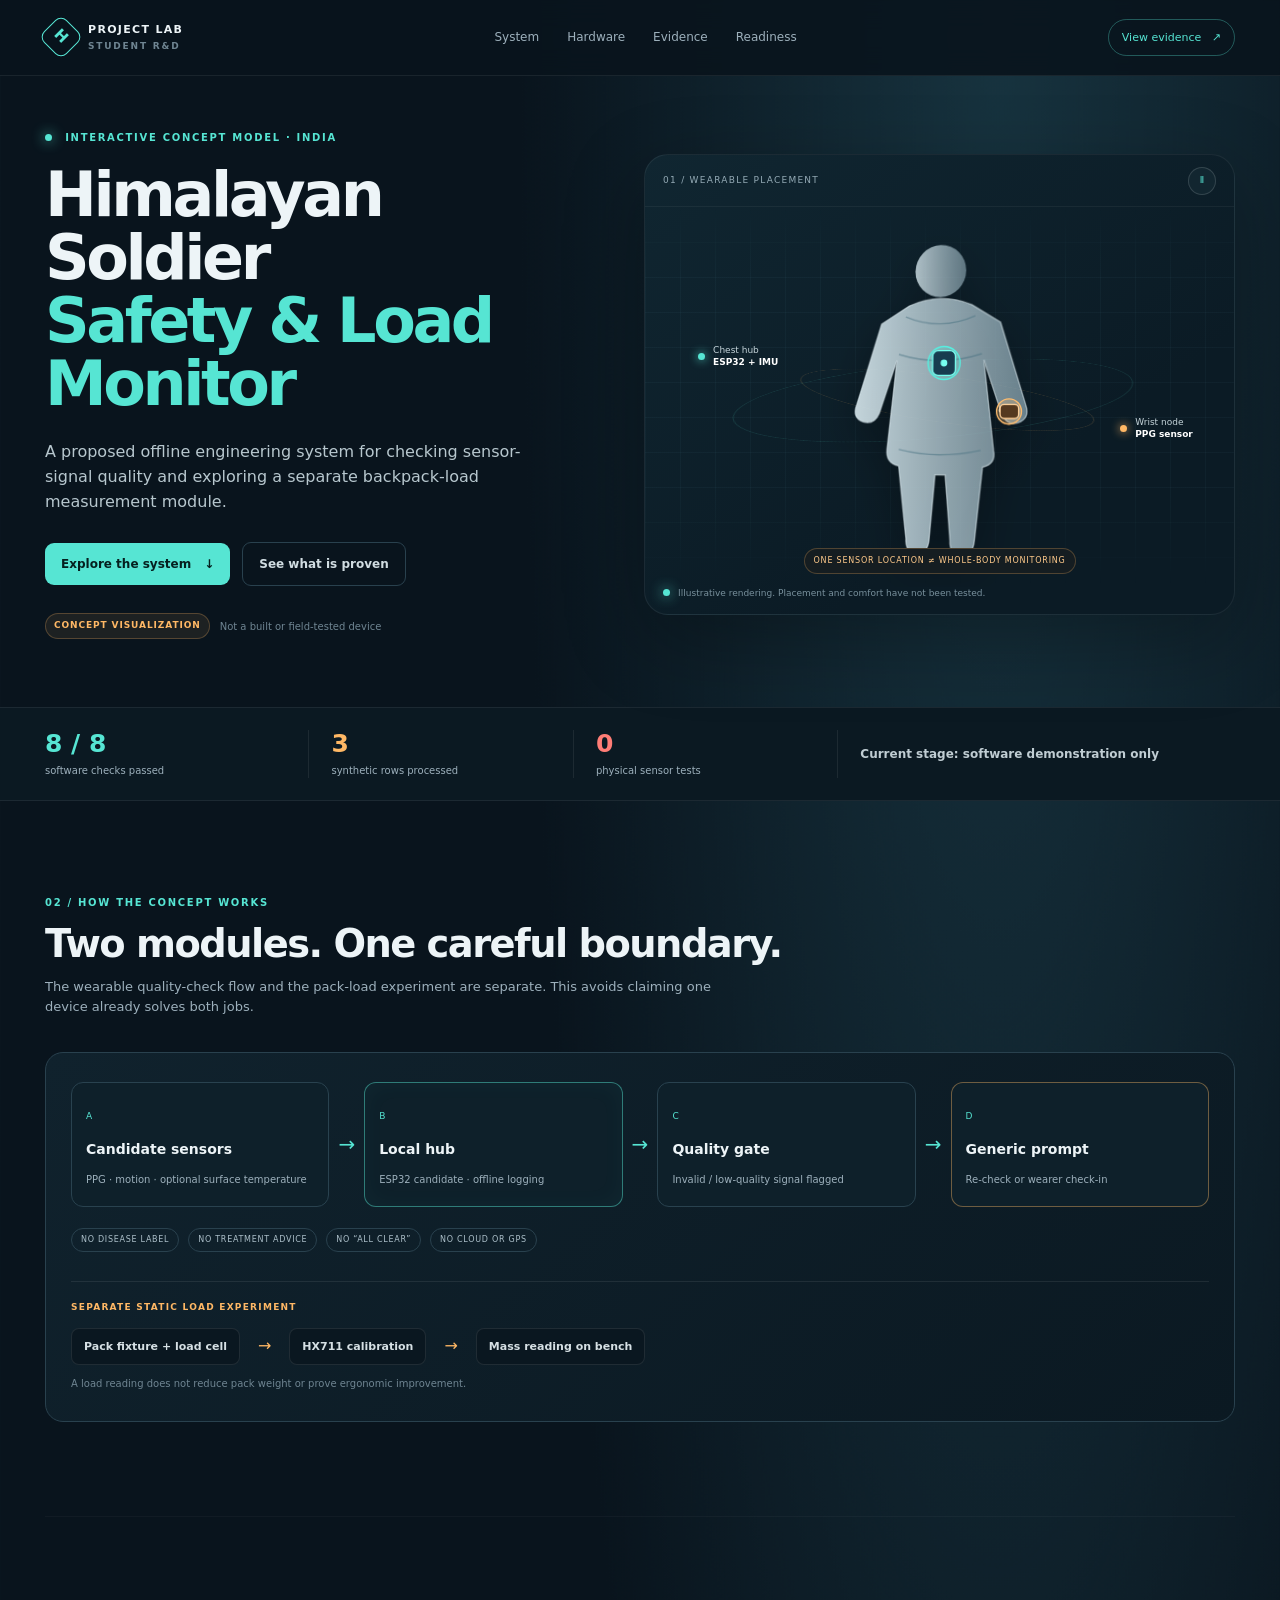
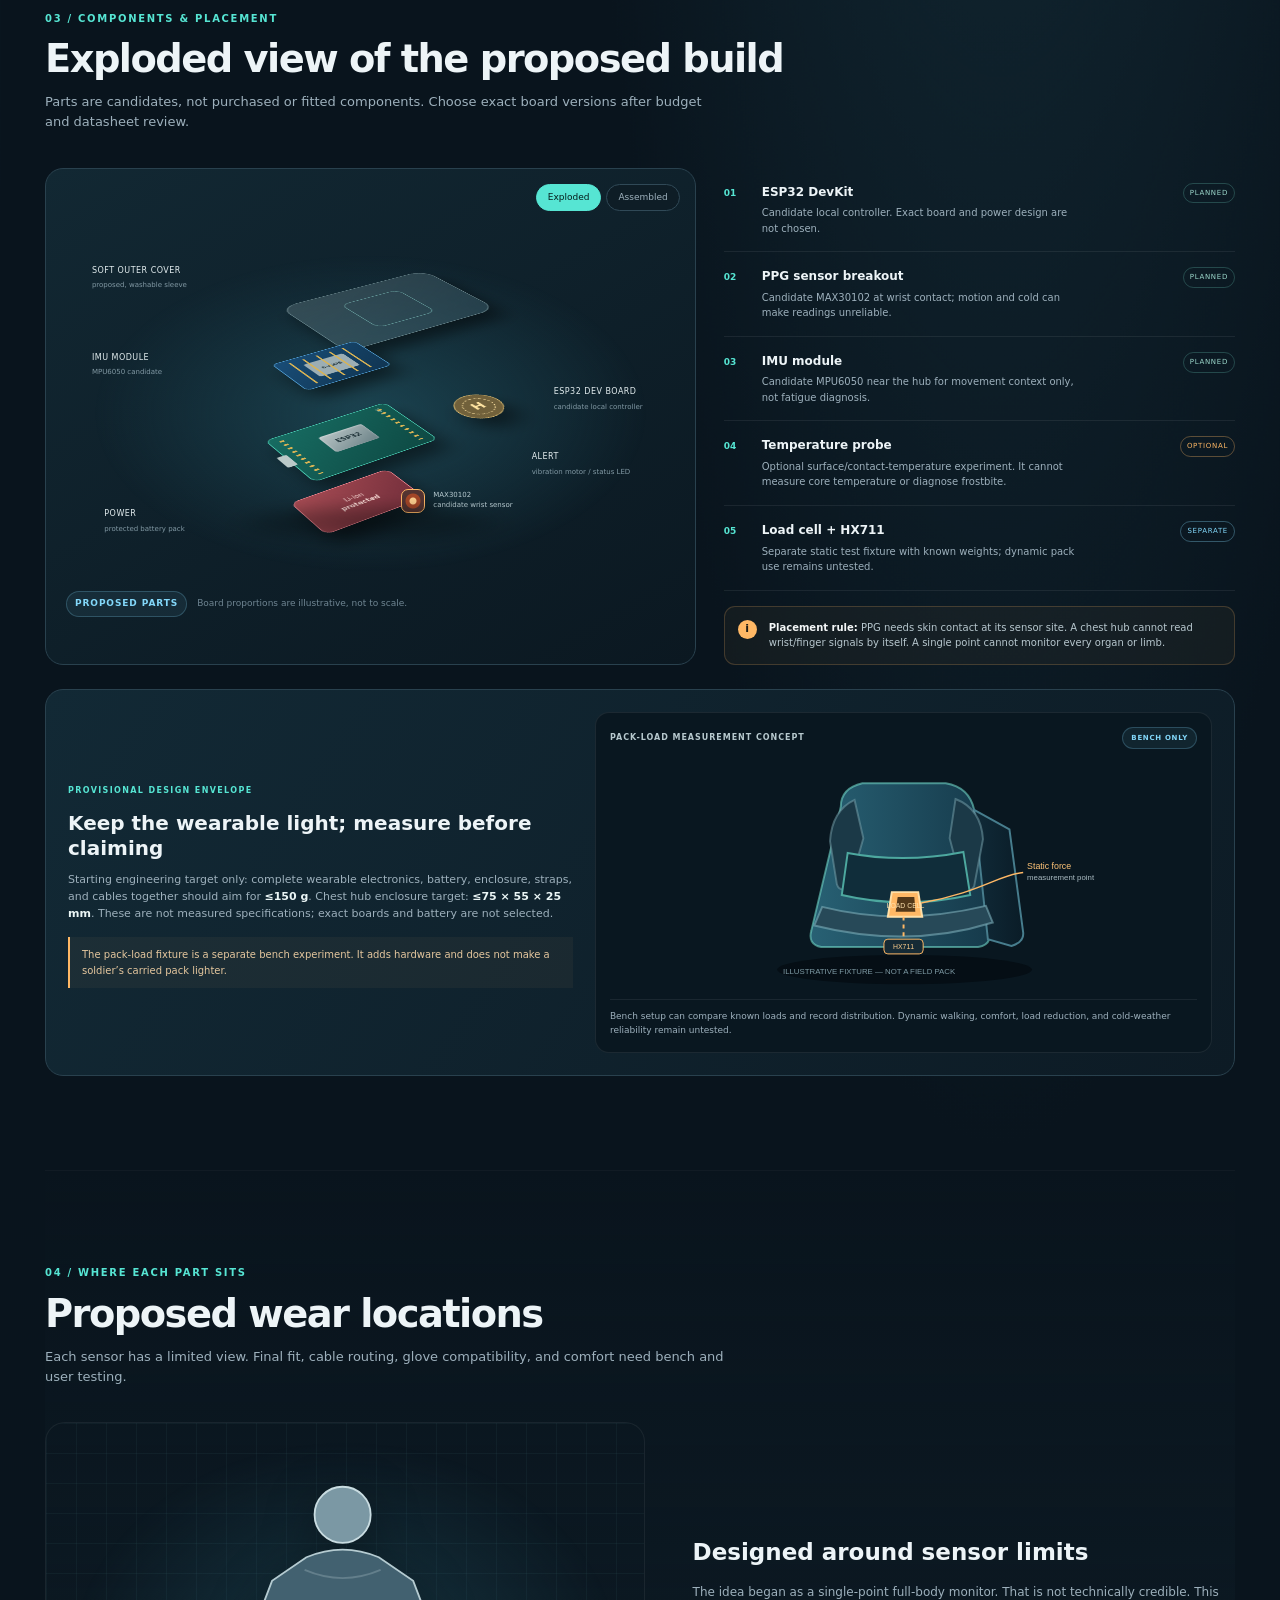
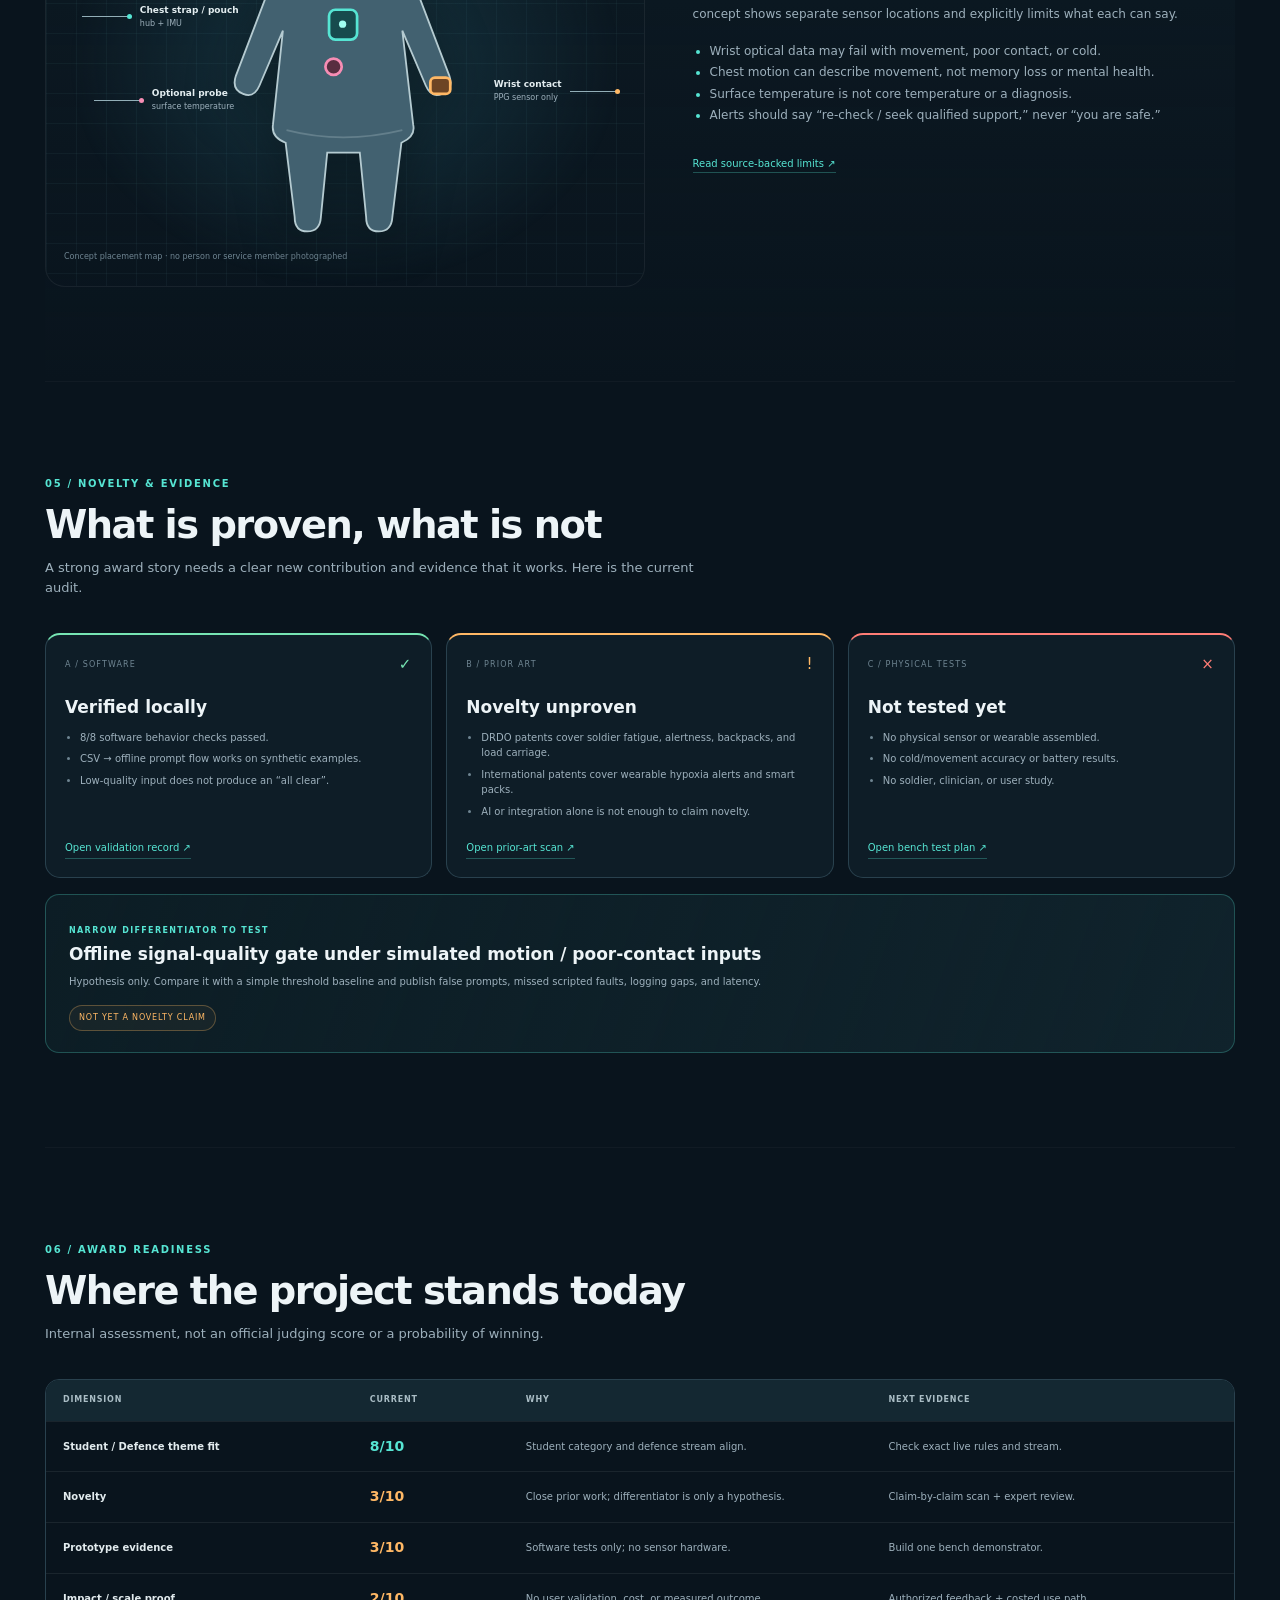
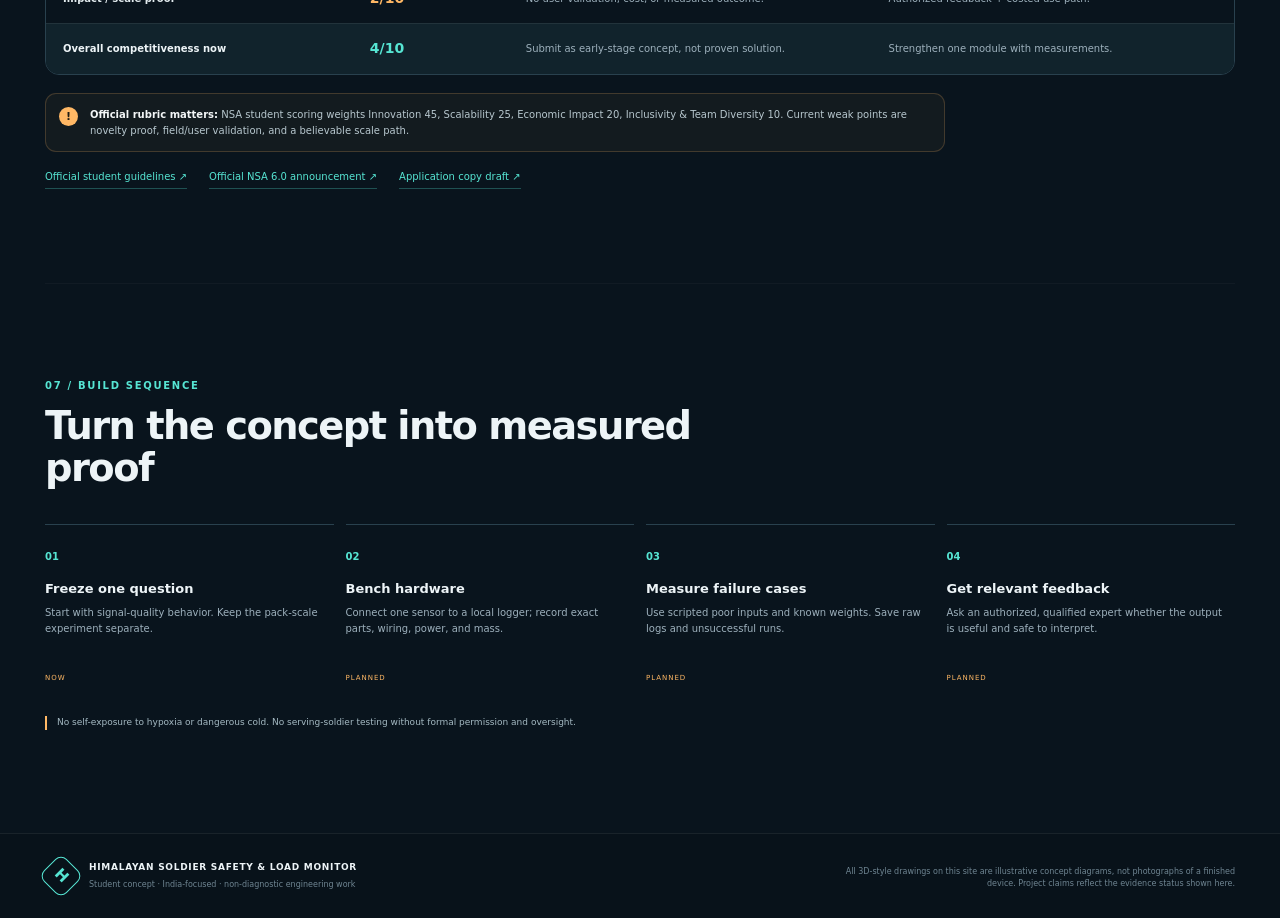
==== projects/high-altitude-soldier-safety/site/index.html @ 2d29e40c "Add interactive 3D-style concept website" ====
<!doctype html>
<html lang="en">
<head>
  <meta charset="utf-8">
  <meta name="viewport" content="width=device-width, initial-scale=1">
  <meta name="description" content="Interactive concept model and evidence status for an offline, non-diagnostic high-altitude personnel safety engineering prototype.">
  <meta name="theme-color" content="#0a1722">
  <title>Himalayan Soldier Safety &amp; Load Monitor — Project Lab</title>
  <link rel="stylesheet" href="styles.css">
  <script defer src="app.js"></script>
</head>
<body>
  <header class="topbar">
    <a class="brand" href="#top" aria-label="Project home"><span class="brand-mark">H</span><span>PROJECT LAB <small>STUDENT R&amp;D</small></span></a>
    <nav aria-label="Main navigation">
      <a href="#system">System</a><a href="#hardware">Hardware</a><a href="#evidence">Evidence</a><a href="#readiness">Readiness</a>
    </nav>
    <a class="top-cta" href="#evidence">View evidence <span>↗</span></a>
  </header>

  <main id="top">
    <section class="hero section-wrap">
      <div class="hero-copy">
        <p class="eyebrow"><span class="live-dot"></span> INTERACTIVE CONCEPT MODEL · INDIA</p>
        <h1>Himalayan Soldier<br><em>Safety &amp; Load Monitor</em></h1>
        <p class="hero-lede">A proposed offline engineering system for checking sensor-signal quality and exploring a separate backpack-load measurement module.</p>
        <div class="hero-actions"><a class="button button-primary" href="#system">Explore the system <span>↓</span></a><a class="button button-quiet" href="#readiness">See what is proven</a></div>
        <div class="hero-status"><span class="status-tag status-concept">CONCEPT VISUALIZATION</span><span>Not a built or field-tested device</span></div>
      </div>
      <div class="hero-visual">
        <div class="scene-label"><span>01 / WEARABLE PLACEMENT</span><button id="spinToggle" class="icon-button" type="button" aria-pressed="true" aria-label="Pause 3D rotation">Ⅱ</button></div>
        <div class="hero-scene" id="heroScene" aria-label="Animated illustrative body placement diagram">
          <div class="orbit orbit-a"></div><div class="orbit orbit-b"></div>
          <svg class="body-model" viewBox="0 0 460 500" role="img" aria-labelledby="bodyTitle bodyDesc">
            <title id="bodyTitle">Illustrative body placement</title><desc id="bodyDesc">A simplified human outline showing a chest hub and wrist optical sensor. Sensor locations are proposed and untested.</desc>
            <defs><linearGradient id="bodyFill" x1="0" x2="1"><stop stop-color="#d7e8ee" stop-opacity=".9"/><stop offset="1" stop-color="#8da8b4" stop-opacity=".72"/></linearGradient></defs>
            <circle cx="230" cy="66" r="38" fill="url(#bodyFill)" opacity=".88"/>
            <path d="M183 116 Q230 96 277 116 L319 142 L356 260 Q363 280 345 286 Q329 291 321 273 L295 196 L310 326 Q314 345 294 350 L283 455 Q281 476 264 476 Q246 476 247 456 L239 362 L224 362 L216 456 Q214 476 197 476 Q180 475 181 455 L169 350 Q149 346 151 326 L165 196 L139 273 Q131 291 114 286 Q96 280 104 260 L141 142 Z" fill="url(#bodyFill)" stroke="#dcebf0" stroke-opacity=".55" stroke-width="2"/>
            <path d="M178 132 Q230 154 282 132 M168 187 Q230 206 292 187 M169 326 Q230 340 291 326" fill="none" stroke="#477080" stroke-opacity=".5" stroke-width="2"/>
            <path d="M321 268 L342 274" stroke="#dcebf0" stroke-width="8" stroke-linecap="round"/>
            <circle cx="236" cy="200" r="24" fill="#47dfd2" fill-opacity=".24" stroke="#54efe0" stroke-width="2"/>
            <rect x="219" y="182" width="34" height="36" rx="8" fill="#173d50" stroke="#75fff0" stroke-width="2"/>
            <circle cx="236" cy="200" r="5" fill="#77fff0"/>
            <circle cx="332" cy="270" r="18" fill="#ffbc6d" fill-opacity=".25" stroke="#ffbc6d" stroke-width="2"/>
            <rect x="319" y="260" width="27" height="20" rx="6" fill="#55391f" stroke="#ffd199" stroke-width="2"/>
          </svg>
          <div class="scene-callout callout-chest"><i></i><span>Chest hub<br><b>ESP32 + IMU</b></span></div>
          <div class="scene-callout callout-wrist"><i></i><span>Wrist node<br><b>PPG sensor</b></span></div>
          <div class="scene-chip">ONE SENSOR LOCATION ≠ WHOLE-BODY MONITORING</div>
        </div>
        <p class="visual-caption"><span class="caption-dot"></span>Illustrative rendering. Placement and comfort have not been tested.</p>
      </div>
    </section>

    <section class="proof-strip" aria-label="Current evidence summary">
      <div><strong>8 / 8</strong><span>software checks passed</span></div><div><strong>3</strong><span>synthetic rows processed</span></div><div><strong>0</strong><span>physical sensor tests</span></div><div class="proof-note">Current stage: software demonstration only</div>
    </section>

    <section class="section-wrap section-block" id="system">
      <div class="section-heading"><p class="eyebrow">02 / HOW THE CONCEPT WORKS</p><h2>Two modules. One careful boundary.</h2><p>The wearable quality-check flow and the pack-load experiment are separate. This avoids claiming one device already solves both jobs.</p></div>
      <div class="architecture" role="img" aria-label="System architecture from candidate sensors through local signal-quality gate to generic prompt">
        <div class="architecture-row">
          <div class="arch-node"><span class="node-number">A</span><b>Candidate sensors</b><small>PPG · motion · optional surface temperature</small></div><span class="arch-arrow">→</span>
          <div class="arch-node arch-active"><span class="node-number">B</span><b>Local hub</b><small>ESP32 candidate · offline logging</small></div><span class="arch-arrow">→</span>
          <div class="arch-node"><span class="node-number">C</span><b>Quality gate</b><small>Invalid / low-quality signal flagged</small></div><span class="arch-arrow">→</span>
          <div class="arch-node arch-output"><span class="node-number">D</span><b>Generic prompt</b><small>Re-check or wearer check-in</small></div>
        </div>
        <div class="arch-boundary"><span>NO DISEASE LABEL</span><span>NO TREATMENT ADVICE</span><span>NO “ALL CLEAR”</span><span>NO CLOUD OR GPS</span></div>
        <div class="load-flow"><div class="load-flow-title">SEPARATE STATIC LOAD EXPERIMENT</div><div class="load-flow-nodes"><b>Pack fixture + load cell</b><span>→</span><b>HX711 calibration</b><span>→</span><b>Mass reading on bench</b></div><p>A load reading does not reduce pack weight or prove ergonomic improvement.</p></div>
      </div>
    </section>

    <section class="section-wrap section-block hardware-section" id="hardware">
      <div class="section-heading"><p class="eyebrow">03 / COMPONENTS &amp; PLACEMENT</p><h2>Exploded view of the proposed build</h2><p>Parts are candidates, not purchased or fitted components. Choose exact board versions after budget and datasheet review.</p></div>
      <div class="hardware-grid">
        <div class="exploded-card">
          <div class="model-controls" role="group" aria-label="3D model view controls"><button class="view-btn active" data-view="exploded" type="button">Exploded</button><button class="view-btn" data-view="assembled" type="button">Assembled</button></div>
          <div class="explode-stage" id="explodeStage" data-view="exploded" aria-label="Interactive 3D-style exploded electronics model">
            <div class="part-label label-top">SOFT OUTER COVER <span>proposed, washable sleeve</span></div>
            <div class="hardware-part cover-part"><span class="cover-window"></span></div>
            <div class="part-label label-board">ESP32 DEV BOARD <span>candidate local controller</span></div>
            <div class="hardware-part esp-board"><span class="usb-port"></span><span class="metal-shield">ESP32</span><span class="antenna">2.4G</span><span class="board-pins pins-left"></span><span class="board-pins pins-right"></span></div>
            <div class="part-label label-motion">IMU MODULE <span>MPU6050 candidate</span></div>
            <div class="hardware-part imu-board"><span class="chip">6-AXIS</span><span class="pins"></span></div>
            <div class="part-label label-power">POWER <span>protected battery pack</span></div>
            <div class="hardware-part battery-pack"><span>Li-ion<br><b>protected</b></span></div>
            <div class="part-label label-alert">ALERT <span>vibration motor / status LED</span></div>
            <div class="hardware-part haptic"><span class="vibe-ring"></span><b>H</b></div>
            <div class="ppg-mini"><div class="ppg-lens"></div><span>MAX30102<br>candidate wrist sensor</span></div>
            <div class="explode-shadow"></div>
          </div>
          <div class="view-caption"><span class="status-tag status-proposed">PROPOSED PARTS</span><span>Board proportions are illustrative, not to scale.</span></div>
        </div>
        <div class="component-list">
          <article class="component-item"><span class="component-index">01</span><div><h3>ESP32 DevKit</h3><p>Candidate local controller. Exact board and power design are not chosen.</p></div><span class="component-state">PLANNED</span></article>
          <article class="component-item"><span class="component-index">02</span><div><h3>PPG sensor breakout</h3><p>Candidate MAX30102 at wrist contact; motion and cold can make readings unreliable.</p></div><span class="component-state">PLANNED</span></article>
          <article class="component-item"><span class="component-index">03</span><div><h3>IMU module</h3><p>Candidate MPU6050 near the hub for movement context only, not fatigue diagnosis.</p></div><span class="component-state">PLANNED</span></article>
          <article class="component-item"><span class="component-index">04</span><div><h3>Temperature probe</h3><p>Optional surface/contact-temperature experiment. It cannot measure core temperature or diagnose frostbite.</p></div><span class="component-state component-optional">OPTIONAL</span></article>
          <article class="component-item"><span class="component-index">05</span><div><h3>Load cell + HX711</h3><p>Separate static test fixture with known weights; dynamic pack use remains untested.</p></div><span class="component-state component-separate">SEPARATE</span></article>
          <div class="placement-note"><span class="note-icon">i</span><p><b>Placement rule:</b> PPG needs skin contact at its sensor site. A chest hub cannot read wrist/finger signals by itself. A single point cannot monitor every organ or limb.</p></div>
        </div>
      </div>
      <div class="design-envelope">
        <div class="design-envelope-copy"><span class="eyebrow">PROVISIONAL DESIGN ENVELOPE</span><h3>Keep the wearable light; measure before claiming</h3><p>Starting engineering target only: complete wearable electronics, battery, enclosure, straps, and cables together should aim for <b>≤150 g</b>. Chest hub enclosure target: <b>≤75 × 55 × 25 mm</b>. These are not measured specifications; exact boards and battery are not selected.</p><div class="envelope-warning">The pack-load fixture is a separate bench experiment. It adds hardware and does not make a soldier’s carried pack lighter.</div></div>
        <div class="pack-visual-card">
          <div class="pack-visual-heading"><span>PACK-LOAD MEASUREMENT CONCEPT</span><span class="status-tag status-proposed">BENCH ONLY</span></div>
          <svg class="pack-render" viewBox="0 0 420 255" role="img" aria-labelledby="packTitle packDesc">
            <title id="packTitle">Illustrative backpack load measurement fixture</title>
            <desc id="packDesc">A stylized backpack with padded shoulder straps, a hip belt, and a highlighted load cell under the pack in a stationary bench fixture. It is not a finished backpack design.</desc>
            <defs><linearGradient id="packFront" x1="0" x2="1"><stop stop-color="#286174"/><stop offset="1" stop-color="#163a4b"/></linearGradient><linearGradient id="packSide" x1="0" x2="1"><stop stop-color="#102a38"/><stop offset="1" stop-color="#0a1c27"/></linearGradient></defs>
            <ellipse cx="211" cy="225" rx="130" ry="15" fill="#03090e" opacity=".6"/>
            <path d="M146 59 Q146 40 168 35 L253 35 Q277 39 282 62 L298 188 Q299 200 286 202 L126 202 Q112 199 116 185 Z" fill="url(#packFront)" stroke="#73daca" stroke-opacity=".58" stroke-width="2"/>
            <path d="M282 62 L318 82 L332 187 Q333 197 320 201 L296 194 Z" fill="url(#packSide)" stroke="#477d8d" stroke-width="2"/>
            <path d="M160 52 Q137 63 135 94 L142 138 Q145 147 155 140 L169 91 Z M263 51 Q289 61 291 92 L282 140 Q278 148 270 140 L257 91 Z" fill="#1b3947" stroke="#7aa4ad" stroke-opacity=".5" stroke-width="2"/>
            <path d="M127 161 Q206 181 294 160 L301 177 Q215 204 119 180 Z" fill="#274958" stroke="#83b7c2" stroke-opacity=".55" stroke-width="2"/>
            <path d="M153 106 Q211 117 271 105 L278 149 Q211 164 147 149 Z" fill="#102d3a" stroke="#4da89f" stroke-width="2"/>
            <path d="M198 146 L225 146 L229 171 L194 171 Z" fill="#ffb865" stroke="#ffe0a8" stroke-width="2"/><path d="M204 151 L221 151 L222 166 L202 166 Z" fill="#523819"/><text x="212" y="162" text-anchor="middle" fill="#ffe2ad" font-size="7" font-family="sans-serif">LOAD CELL</text>
            <path d="M210 171 L210 194" stroke="#ffb865" stroke-width="2" stroke-dasharray="4 4"/><rect x="190" y="194" width="40" height="15" rx="4" fill="#152a35" stroke="#ffb865"/><text x="210" y="204" text-anchor="middle" fill="#ffcf8d" font-size="7" font-family="sans-serif">HX711</text>
            <path d="M228 157 C287 147 308 128 332 126" fill="none" stroke="#ffb865" stroke-width="1.5"/><text x="336" y="122" fill="#ffc477" font-size="9" font-family="sans-serif">Static force</text><text x="336" y="134" fill="#a9bac1" font-size="8" font-family="sans-serif">measurement point</text>
            <text x="87" y="230" fill="#7f9ba5" font-size="8" font-family="sans-serif">ILLUSTRATIVE FIXTURE — NOT A FIELD PACK</text>
          </svg>
          <p>Bench setup can compare known loads and record distribution. Dynamic walking, comfort, load reduction, and cold-weather reliability remain untested.</p>
        </div>
      </div>
    </section>

    <section class="section-wrap section-block placement-section">
      <div class="section-heading"><p class="eyebrow">04 / WHERE EACH PART SITS</p><h2>Proposed wear locations</h2><p>Each sensor has a limited view. Final fit, cable routing, glove compatibility, and comfort need bench and user testing.</p></div>
      <div class="placement-canvas">
        <div class="body-plate">
          <svg viewBox="0 0 390 420" role="img" aria-labelledby="placementTitle placementDesc">
            <title id="placementTitle">Illustrative sensor placements</title><desc id="placementDesc">A neutral human outline with a wrist optical sensor, chest hub, and an optional surface temperature probe. It is a concept diagram, not an actual soldier photograph.</desc>
            <circle cx="193" cy="55" r="31" class="silhouette-head"/><path class="silhouette" d="M153 102 Q193 85 233 102 L271 128 L311 233 Q316 248 303 253 Q291 258 285 244 L259 183 L271 287 Q274 300 258 307 L248 389 Q247 405 233 405 Q219 405 219 389 L212 318 L176 318 L169 389 Q168 405 154 405 Q140 405 140 389 L130 307 Q114 301 116 287 L127 183 L101 244 Q95 258 83 253 Q70 248 75 233 L115 128 Z"/>
            <path d="M151 116 Q193 134 235 116 M131 293 Q193 309 259 293" class="body-seam"/>
            <rect x="178" y="160" width="31" height="33" rx="7" class="marker-hub"/><circle cx="193" cy="176" r="4" class="marker-light"/>
            <rect x="290" y="235" width="22" height="18" rx="5" class="marker-ppg"/>
            <circle cx="183" cy="223" r="9" class="marker-temp"/>
          </svg>
          <div class="placement-label label-hub-2"><span class="line-lead"></span><span><b>Chest strap / pouch</b><small>hub + IMU</small></span></div>
          <div class="placement-label label-ppg-2"><span><b>Wrist contact</b><small>PPG sensor only</small></span><span class="line-lead"></span></div>
          <div class="placement-label label-temp-2"><span class="line-lead"></span><span><b>Optional probe</b><small>surface temperature</small></span></div>
          <p class="body-caption">Concept placement map · no person or service member photographed</p>
        </div>
        <div class="placement-copy"><h3>Designed around sensor limits</h3><p>The idea began as a single-point full-body monitor. That is not technically credible. This concept shows separate sensor locations and explicitly limits what each can say.</p><ul><li>Wrist optical data may fail with movement, poor contact, or cold.</li><li>Chest motion can describe movement, not memory loss or mental health.</li><li>Surface temperature is not core temperature or a diagnosis.</li><li>Alerts should say “re-check / seek qualified support,” never “you are safe.”</li></ul><a class="text-link" href="../docs/research/high_altitude_soldier_evidence_pack_v1.md">Read source-backed limits ↗</a></div>
      </div>
    </section>

    <section class="section-wrap section-block evidence-section" id="evidence">
      <div class="section-heading"><p class="eyebrow">05 / NOVELTY &amp; EVIDENCE</p><h2>What is proven, what is not</h2><p>A strong award story needs a clear new contribution and evidence that it works. Here is the current audit.</p></div>
      <div class="evidence-grid">
        <article class="evidence-card evidence-green"><div class="card-top"><span class="evidence-code">A / SOFTWARE</span><span class="evidence-mark">✓</span></div><h3>Verified locally</h3><ul><li>8/8 software behavior checks passed.</li><li>CSV → offline prompt flow works on synthetic examples.</li><li>Low-quality input does not produce an “all clear”.</li></ul><a href="../docs/software_validation_record.md">Open validation record ↗</a></article>
        <article class="evidence-card evidence-amber"><div class="card-top"><span class="evidence-code">B / PRIOR ART</span><span class="evidence-mark">!</span></div><h3>Novelty unproven</h3><ul><li>DRDO patents cover soldier fatigue, alertness, backpacks, and load carriage.</li><li>International patents cover wearable hypoxia alerts and smart packs.</li><li>AI or integration alone is not enough to claim novelty.</li></ul><a href="../docs/research/high_altitude_patent_prior_art_scan_v1.md">Open prior-art scan ↗</a></article>
        <article class="evidence-card evidence-red"><div class="card-top"><span class="evidence-code">C / PHYSICAL TESTS</span><span class="evidence-mark">×</span></div><h3>Not tested yet</h3><ul><li>No physical sensor or wearable assembled.</li><li>No cold/movement accuracy or battery results.</li><li>No soldier, clinician, or user study.</li></ul><a href="../docs/research/high_altitude_prototype_validation_plan_v1.md">Open bench test plan ↗</a></article>
      </div>
      <div class="novelty-proposal"><div><span class="eyebrow">NARROW DIFFERENTIATOR TO TEST</span><h3>Offline signal-quality gate under simulated motion / poor-contact inputs</h3><p>Hypothesis only. Compare it with a simple threshold baseline and publish false prompts, missed scripted faults, logging gaps, and latency.</p></div><span class="hypothesis-pill">NOT YET A NOVELTY CLAIM</span></div>
    </section>

    <section class="section-wrap section-block readiness-section" id="readiness">
      <div class="section-heading"><p class="eyebrow">06 / AWARD READINESS</p><h2>Where the project stands today</h2><p>Internal assessment, not an official judging score or a probability of winning.</p></div>
      <div class="score-table">
        <div class="score-row score-head"><span>Dimension</span><span>Current</span><span>Why</span><span>Next evidence</span></div>
        <div class="score-row"><b>Student / Defence theme fit</b><span class="score-value">8/10</span><span>Student category and defence stream align.</span><span>Check exact live rules and stream.</span></div>
        <div class="score-row"><b>Novelty</b><span class="score-value score-low">3/10</span><span>Close prior work; differentiator is only a hypothesis.</span><span>Claim-by-claim scan + expert review.</span></div>
        <div class="score-row"><b>Prototype evidence</b><span class="score-value score-low">3/10</span><span>Software tests only; no sensor hardware.</span><span>Build one bench demonstrator.</span></div>
        <div class="score-row"><b>Impact / scale proof</b><span class="score-value score-low">2/10</span><span>No user validation, cost, or measured outcome.</span><span>Authorized feedback + costed use path.</span></div>
        <div class="score-row score-total"><b>Overall competitiveness now</b><span class="score-value">4/10</span><span>Submit as early-stage concept, not proven solution.</span><span>Strengthen one module with measurements.</span></div>
      </div>
      <div class="award-note"><span class="note-icon">!</span><p><b>Official rubric matters:</b> NSA student scoring weights Innovation 45, Scalability 25, Economic Impact 20, Inclusivity &amp; Team Diversity 10. Current weak points are novelty proof, field/user validation, and a believable scale path.</p></div>
      <div class="source-links"><a href="https://www.startupindia.gov.in/content/dam/invest-india/nsa-2026/banner/NSA-6.0-Guidelines-Student.pdf" target="_blank" rel="noreferrer">Official student guidelines ↗</a><a href="https://www.pib.gov.in/PressReleseDetailm.aspx?PRID=2329132&amp;lang=1&amp;reg=3" target="_blank" rel="noreferrer">Official NSA 6.0 announcement ↗</a><a href="../docs/NSA6_application_copy_draft.md">Application copy draft ↗</a></div>
    </section>

    <section class="section-wrap section-block roadmap-section">
      <div class="section-heading"><p class="eyebrow">07 / BUILD SEQUENCE</p><h2>Turn the concept into measured proof</h2></div>
      <div class="roadmap">
        <article><span>01</span><h3>Freeze one question</h3><p>Start with signal-quality behavior. Keep the pack-scale experiment separate.</p><small>NOW</small></article>
        <article><span>02</span><h3>Bench hardware</h3><p>Connect one sensor to a local logger; record exact parts, wiring, power, and mass.</p><small>PLANNED</small></article>
        <article><span>03</span><h3>Measure failure cases</h3><p>Use scripted poor inputs and known weights. Save raw logs and unsuccessful runs.</p><small>PLANNED</small></article>
        <article><span>04</span><h3>Get relevant feedback</h3><p>Ask an authorized, qualified expert whether the output is useful and safe to interpret.</p><small>PLANNED</small></article>
      </div>
      <p class="safety-line">No self-exposure to hypoxia or dangerous cold. No serving-soldier testing without formal permission and oversight.</p>
    </section>
  </main>

  <footer class="footer"><div class="section-wrap footer-inner"><div><span class="brand-mark">H</span><strong>HIMALAYAN SOLDIER SAFETY &amp; LOAD MONITOR</strong><p>Student concept · India-focused · non-diagnostic engineering work</p></div><p class="footer-disclaimer">All 3D-style drawings on this site are illustrative concept diagrams, not photographs of a finished device. Project claims reflect the evidence status shown here.</p></div></footer>
</body>
</html>
---- projects/high-altitude-soldier-safety/site/styles.css ----
:root{--ink:#edf4f7;--muted:#9db0bc;--muted2:#6f8592;--bg:#09141d;--bg2:#0e1d28;--panel:#11232e;--panel2:#162c39;--line:#29414e;--teal:#56e5d3;--blue:#83d8fa;--amber:#ffb865;--red:#ff7d76;--green:#76e5b3;--radius:18px;--max:1190px;font-family:Inter,ui-sans-serif,system-ui,-apple-system,BlinkMacSystemFont,"Segoe UI",sans-serif;color:var(--ink);background:var(--bg);font-synthesis:none;text-rendering:optimizeLegibility}*{box-sizing:border-box}html{scroll-behavior:smooth;scroll-padding-top:88px}body{margin:0;background:radial-gradient(ellipse at 78% 0%,#17333f 0,transparent 30rem),var(--bg);color:var(--ink);line-height:1.55}a{color:inherit;text-decoration:none}button{font:inherit}.section-wrap{width:min(var(--max),calc(100% - 48px));margin-inline:auto}.topbar{height:76px;display:flex;align-items:center;justify-content:space-between;padding:0 max(24px,calc((100vw - var(--max))/2));border-bottom:1px solid #ffffff12;background:#09141de8;backdrop-filter:blur(14px);position:sticky;top:0;z-index:20}.brand{display:flex;align-items:center;gap:11px;font-size:11px;font-weight:800;letter-spacing:.12em}.brand small{display:block;color:var(--muted2);font-size:9px;letter-spacing:.2em;margin-top:2px}.brand-mark{width:32px;height:32px;display:grid;place-items:center;border:1px solid var(--teal);color:var(--teal);font-size:15px;font-weight:800;transform:rotate(45deg);border-radius:8px}.brand-mark::first-letter{transform:rotate(-45deg)}.topbar nav{display:flex;gap:28px;color:var(--muted);font-size:12px}.topbar nav a:hover,.text-link:hover{color:var(--teal)}.top-cta{font-size:11px;color:var(--teal);border:1px solid #56e5d355;padding:9px 13px;border-radius:999px}.top-cta span{margin-left:7px}.hero{min-height:590px;display:grid;grid-template-columns:1fr 1.08fr;gap:52px;align-items:center;padding-block:54px 68px}.eyebrow{font-size:10px;font-weight:800;letter-spacing:.17em;color:var(--teal);margin:0 0 17px}.live-dot,.caption-dot{display:inline-block;width:7px;height:7px;border-radius:50%;background:var(--teal);margin-right:8px;box-shadow:0 0 13px #56e5d3}.hero h1{font-size:clamp(38px,5vw,62px);line-height:1.02;letter-spacing:-.055em;margin:0;font-weight:750}.hero h1 em{font-style:normal;color:var(--teal)}.hero-lede{max-width:515px;color:#b7c7ce;font-size:16px;margin:25px 0 27px}.hero-actions{display:flex;align-items:center;gap:12px;flex-wrap:wrap}.button{display:inline-flex;align-items:center;gap:13px;padding:12px 16px;border-radius:9px;font-size:12px;font-weight:750}.button-primary{background:var(--teal);color:#05201f}.button-quiet{border:1px solid var(--line);color:#d1dde2}.button:hover,.top-cta:hover{transform:translateY(-2px)}.hero-status{display:flex;align-items:center;gap:10px;color:var(--muted2);font-size:10px;margin-top:27px}.status-tag{display:inline-block;border-radius:999px;padding:5px 8px;font-size:9px;font-weight:800;letter-spacing:.1em}.status-concept{color:var(--amber);background:#ffb86515;border:1px solid #ffb86540}.hero-visual{min-height:450px;position:relative;border:1px solid #ffffff11;border-radius:24px;background:linear-gradient(145deg,#102631,#0b1b25 68%);overflow:hidden;box-shadow:0 24px 80px #0004}.scene-label{height:52px;position:relative;z-index:5;display:flex;align-items:center;justify-content:space-between;padding:0 18px;border-bottom:1px solid #ffffff0d;color:#94aab5;font-size:9px;letter-spacing:.14em}.icon-button{width:28px;height:28px;border-radius:50%;border:1px solid #ffffff25;background:#122630;color:var(--teal);cursor:pointer}.hero-scene{position:relative;height:380px;perspective:1100px;display:grid;place-items:center;overflow:hidden}.hero-scene::before{content:"";position:absolute;inset:0;background-image:linear-gradient(#7bcbd40b 1px,transparent 1px),linear-gradient(90deg,#7bcbd40b 1px,transparent 1px);background-size:35px 35px;mask-image:linear-gradient(transparent,#000 18%,#000 75%,transparent)}.body-model{height:345px;width:auto;position:relative;z-index:2;filter:drop-shadow(0 18px 24px #0006);transform:rotateY(-14deg) rotateX(2deg);animation:bodyFloat 7s ease-in-out infinite}.orbit{position:absolute;border:1px solid #56e5d322;border-radius:50%;transform:rotateX(66deg) rotateZ(-15deg)}.orbit-a{width:410px;height:180px}.orbit-b{width:320px;height:125px;border-color:#ffb86526;transform:rotateX(70deg) rotateZ(26deg)}.scene-callout{position:absolute;z-index:4;display:flex;align-items:center;gap:8px;font-size:9px;color:#c5d4da;line-height:1.35}.scene-callout i{width:7px;height:7px;border-radius:50%;background:var(--teal);box-shadow:0 0 10px var(--teal)}.scene-callout b{color:#fff}.callout-chest{left:9%;top:36%}.callout-wrist{right:7%;top:55%}.callout-wrist i{background:var(--amber);box-shadow:0 0 10px var(--amber)}.scene-chip{position:absolute;bottom:13px;z-index:4;color:#ffca8b;font-size:8px;letter-spacing:.1em;border:1px solid #ffb86540;background:#151d21;padding:6px 9px;border-radius:999px}.visual-caption{margin:0;padding:0 18px 13px;color:#78909c;font-size:9px}.proof-strip{display:grid;grid-template-columns:repeat(3,1fr) 1.5fr;gap:0;width:100%;padding:22px max(24px,calc((100vw - var(--max))/2));border-block:1px solid #ffffff12;background:#0b1922}.proof-strip>div{display:flex;flex-direction:column;justify-content:center;padding:0 22px;border-right:1px solid #ffffff13}.proof-strip>div:first-child{padding-left:0}.proof-strip strong{font-size:25px;line-height:1.1;color:var(--teal)}.proof-strip div:nth-child(2) strong{color:var(--amber)}.proof-strip div:nth-child(3) strong{color:var(--red)}.proof-strip span{font-size:10px;color:var(--muted);margin-top:5px}.proof-strip .proof-note{border:0;color:#c0cdd3;font-size:12px;font-weight:700}.section-block{padding-block:94px}.section-heading{max-width:760px;margin-bottom:35px}.section-heading .eyebrow{margin-bottom:12px}.section-heading h2{font-size:clamp(29px,3vw,42px);letter-spacing:-.04em;line-height:1.1;margin:0 0 12px}.section-heading>p:last-child{font-size:13px;color:var(--muted);max-width:680px;margin:0}.architecture{border:1px solid var(--line);background:linear-gradient(140deg,#10222d,#0b1922);border-radius:var(--radius);padding:29px 25px}.architecture-row{display:flex;align-items:center;justify-content:space-between;gap:9px}.arch-node{position:relative;flex:1;min-height:110px;padding:19px 14px 15px;border:1px solid #29424f;border-radius:12px;background:#0e202a}.arch-node b{display:block;font-size:14px;margin:12px 0 5px}.arch-node small{font-size:10px;color:var(--muted)}.node-number{font-size:9px;color:var(--teal);letter-spacing:.1em}.arch-active{border-color:#56e5d377;box-shadow:inset 0 0 24px #56e5d30a}.arch-output{border-color:#ffb86566}.arch-arrow{font-size:20px;color:var(--teal)}.arch-boundary{display:flex;gap:9px;flex-wrap:wrap;margin:21px 0 29px}.arch-boundary span{border:1px solid #29414e;border-radius:999px;padding:5px 9px;font-size:8px;letter-spacing:.09em;color:#adc0ca}.load-flow{border-top:1px solid #ffffff14;padding-top:19px}.load-flow-title{font-size:9px;letter-spacing:.14em;color:var(--amber);font-weight:800}.load-flow-nodes{display:flex;align-items:center;gap:18px;margin-top:13px;flex-wrap:wrap}.load-flow-nodes b{font-size:11px;color:#d6e0e4;border:1px solid #ffffff17;border-radius:8px;padding:9px 12px;background:#0a1720}.load-flow-nodes span{color:var(--amber)}.load-flow p{font-size:10px;color:var(--muted2);margin:11px 0 0}.hardware-section{border-top:1px solid #ffffff08}.hardware-grid{display:grid;grid-template-columns:1.12fr .88fr;gap:28px;align-items:stretch}.exploded-card{background:linear-gradient(150deg,#122833,#0b1821);border:1px solid var(--line);border-radius:var(--radius);padding:15px;min-width:0}.model-controls{display:flex;gap:5px;justify-content:flex-end}.view-btn{font-size:9px;border:1px solid #304957;background:#0e1d26;color:var(--muted);border-radius:999px;padding:6px 11px;cursor:pointer}.view-btn.active{color:#061d1b;border-color:var(--teal);background:var(--teal)}.explode-stage{height:380px;position:relative;perspective:1200px;overflow:hidden}.explode-stage::before{content:"";position:absolute;inset:25px 0 0;background:radial-gradient(ellipse,#1b4350 0,transparent 63%)}.hardware-part{position:absolute;left:50%;top:50%;transform-style:preserve-3d;transition:transform .7s cubic-bezier(.2,.8,.2,1),filter .5s;box-shadow:0 20px 25px #0007}.esp-board{width:142px;height:92px;margin-left:-71px;margin-top:-12px;border-radius:8px;background:linear-gradient(145deg,#176c62,#0e4943);border:1px solid #49cbb1;transform:translate3d(-18px,4px,30px) rotateX(62deg) rotateZ(-34deg)}.metal-shield{position:absolute;left:45px;top:23px;width:51px;height:34px;border-radius:4px;display:grid;place-items:center;color:#1f3339;background:linear-gradient(150deg,#b9c5c6,#6b8287);font-size:8px;font-weight:900;box-shadow:inset 0 1px 3px #fff8}.usb-port{position:absolute;left:-8px;top:34px;width:11px;height:22px;background:#bac9c8;border-radius:2px}.antenna{position:absolute;right:7px;top:8px;font-size:6px;color:#b5d0c9;transform:rotate(-90deg)}.board-pins{position:absolute;top:8px;bottom:8px;width:5px;background:repeating-linear-gradient(to bottom,#d8b354 0 3px,transparent 3px 8px)}.pins-left{left:10px}.pins-right{right:10px}.imu-board{width:95px;height:65px;margin-left:-48px;margin-top:-5px;border-radius:6px;background:linear-gradient(145deg,#194d77,#103552);border:1px solid #4f9bd0;transform:translate3d(-36px,-62px,55px) rotateX(62deg) rotateZ(-34deg)}.chip{position:absolute;inset:16px 24px;display:grid;place-items:center;background:#9caeb4;color:#25383e;font-size:6px;font-weight:900;border-radius:3px}.pins{position:absolute;inset:6px;background:repeating-linear-gradient(90deg,transparent 0 8px,#d8b354 8px 10px,transparent 10px 15px)}.battery-pack{width:116px;height:66px;margin-left:-58px;margin-top:-6px;border-radius:9px;background:linear-gradient(135deg,#a84c54,#712d3a);border:1px solid #ef8590;transform:translate3d(-12px,71px,16px) rotateX(62deg) rotateZ(-34deg);display:grid;place-items:center;text-align:center;color:#ffe1dc;font-size:8px}.haptic{width:48px;height:48px;margin-left:-24px;margin-top:-24px;border-radius:50%;background:#71613b;border:1px solid #e2bf72;transform:translate3d(103px,5px,64px) rotateX(62deg) rotateZ(-34deg);display:grid;place-items:center;color:#ffe4a2}.vibe-ring{position:absolute;inset:7px;border:1px dashed #ffe4a2;border-radius:50%;animation:pulse 1.8s ease-out infinite}.cover-part{width:178px;height:123px;margin-left:-89px;margin-top:-35px;border-radius:20px;background:linear-gradient(140deg,#b6c9cb33,#42647166);border:1px solid #c6e2e35c;backdrop-filter:blur(4px);transform:translate3d(18px,-119px,5px) rotateX(62deg) rotateZ(-34deg)}.cover-window{position:absolute;inset:27px 53px;border:1px solid #a4f7ec70;border-radius:10px}.part-label{position:absolute;z-index:4;font-size:8px;color:#e3edef;letter-spacing:.06em}.part-label span{display:block;color:#8299a4;font-size:7px;letter-spacing:0;margin-top:3px}.label-top{left:5%;top:14%}.label-board{right:6%;top:46%}.label-motion{left:5%;top:37%}.label-power{left:7%;bottom:15%}.label-alert{right:8%;bottom:30%}.ppg-mini{position:absolute;left:55%;top:73%;display:flex;align-items:center;gap:8px;color:#b9ccd2;font-size:7px;line-height:1.4}.ppg-lens{width:24px;height:24px;border-radius:7px;background:radial-gradient(circle at 50% 50%,#ffcf8f 0 3px,#a54627 4px 7px,#533331 8px);border:1px solid #ffb865}.explode-shadow{position:absolute;width:240px;height:75px;left:50%;top:72%;margin-left:-120px;border-radius:50%;background:#0005;filter:blur(22px);transform:rotateX(72deg)}.explode-stage[data-view="assembled"] .cover-part{transform:translate3d(0,-3px,90px) rotateX(62deg) rotateZ(-34deg);background:#9adfd51c}.explode-stage[data-view="assembled"] .esp-board{transform:translate3d(0,8px,30px) rotateX(62deg) rotateZ(-34deg)}.explode-stage[data-view="assembled"] .imu-board{transform:translate3d(-16px,0,51px) rotateX(62deg) rotateZ(-34deg)}.explode-stage[data-view="assembled"] .battery-pack{transform:translate3d(0,16px,8px) rotateX(62deg) rotateZ(-34deg)}.view-caption{display:flex;align-items:center;gap:10px;padding:0 5px 4px;color:var(--muted2);font-size:9px}.status-proposed{color:var(--blue);background:#83d8fa12;border:1px solid #83d8fa3a}.component-list{display:flex;flex-direction:column;justify-content:center}.component-item{display:grid;grid-template-columns:28px 1fr auto;gap:10px;padding:15px 0;border-bottom:1px solid #ffffff12;align-items:start}.component-index{color:var(--teal);font-size:9px;font-weight:800;padding-top:4px}.component-item h3{font-size:12px;margin:0 0 4px}.component-item p{font-size:10px;color:var(--muted);margin:0;max-width:320px}.component-state{font-size:7px;letter-spacing:.1em;color:#9dd9cc;border:1px solid #58a99b55;border-radius:999px;padding:4px 6px}.component-optional{color:var(--amber);border-color:#ffb86555}.component-separate{color:var(--blue);border-color:#83d8fa55}.placement-note,.award-note{display:flex;gap:12px;padding:13px;background:#ffb8650b;border:1px solid #ffb86533;border-radius:11px;margin-top:15px}.note-icon{flex:0 0 19px;height:19px;border-radius:50%;display:grid;place-items:center;color:#1d1c15;background:var(--amber);font-size:11px;font-weight:900}.placement-note p,.award-note p{font-size:10px;color:#b7c7ce;margin:0}.placement-note b,.award-note b{color:#f3f6f7}.placement-section{border-top:1px solid #ffffff08;background:linear-gradient(180deg,transparent,#10202a55,transparent)}.placement-canvas{display:grid;grid-template-columns:1.05fr .95fr;gap:48px;align-items:center}.body-plate{height:465px;position:relative;display:grid;place-items:center;background:radial-gradient(ellipse at 50% 52%,#173743 0,transparent 65%);border:1px solid #ffffff10;border-radius:20px;overflow:hidden}.body-plate::before{content:"";position:absolute;inset:0;background-image:linear-gradient(#80d9e00c 1px,transparent 1px),linear-gradient(90deg,#80d9e00c 1px,transparent 1px);background-size:30px 30px}.body-plate svg{height:380px;z-index:1;filter:drop-shadow(0 14px 25px #0005)}.silhouette-head{fill:#7b98a4;stroke:#c9dce1;stroke-width:2}.silhouette{fill:#426170;stroke:#b5cbd1;stroke-width:2}.body-seam{fill:none;stroke:#afc4cb;stroke-opacity:.3;stroke-width:2}.marker-hub{fill:#174b4d;stroke:var(--teal);stroke-width:3}.marker-light{fill:#a1fff1}.marker-ppg{fill:#6c4424;stroke:var(--amber);stroke-width:3}.marker-temp{fill:#582e40;stroke:#f78db4;stroke-width:3}.placement-label{position:absolute;z-index:2;display:flex;align-items:center;gap:8px;font-size:9px;color:#e3edf0}.placement-label small{display:block;font-size:8px;color:var(--muted)}.line-lead{width:50px;border-top:1px solid #92aeb7;position:relative}.line-lead::after{content:"";position:absolute;right:0;top:-3px;width:5px;height:5px;background:var(--teal);border-radius:50%}.label-hub-2{left:6%;top:39%}.label-ppg-2{right:4%;top:55%}.label-ppg-2 .line-lead::after{background:var(--amber)}.label-temp-2{left:8%;top:57%}.label-temp-2 .line-lead::after{background:#f78db4}.body-caption{position:absolute;bottom:15px;left:18px;color:var(--muted2);font-size:8px}.placement-copy h3{font-size:23px;margin:0 0 12px}.placement-copy p,.placement-copy li{font-size:12px;color:var(--muted);line-height:1.8}.placement-copy ul{padding-left:17px;margin:15px 0 23px}.placement-copy li::marker{color:var(--teal)}.text-link,.evidence-card>a,.source-links a{font-size:10px;color:var(--teal);border-bottom:1px solid #56e5d34a;padding-bottom:3px}.evidence-section{border-top:1px solid #ffffff08}.evidence-grid{display:grid;grid-template-columns:repeat(3,1fr);gap:14px}.evidence-card{min-height:245px;border:1px solid var(--line);border-radius:15px;background:#0e1d27;padding:18px 19px;position:relative}.evidence-green{border-top:2px solid var(--green)}.evidence-amber{border-top:2px solid var(--amber)}.evidence-red{border-top:2px solid var(--red)}.card-top{display:flex;justify-content:space-between;align-items:center;color:var(--muted2);font-size:8px;letter-spacing:.14em}.evidence-mark{font-size:15px;color:var(--green)}.evidence-amber .evidence-mark{color:var(--amber)}.evidence-red .evidence-mark{color:var(--red)}.evidence-card h3{font-size:17px;margin:17px 0 10px}.evidence-card ul{padding-left:15px;margin:0 0 18px}.evidence-card li{font-size:10px;color:var(--muted);margin:6px 0}.evidence-card li::marker{color:var(--muted2)}.evidence-card>a{position:absolute;bottom:18px;left:19px}.novelty-proposal{margin-top:16px;padding:21px 23px;border:1px solid #56e5d344;border-radius:14px;background:linear-gradient(110deg,#56e5d30c,#10232c)}.novelty-proposal .eyebrow{font-size:8px;margin:0 0 9px}.novelty-proposal h3{font-size:17px;margin:0}.novelty-proposal p{font-size:10px;color:var(--muted);margin:7px 0 0}.hypothesis-pill{display:inline-block;margin-top:15px;font-size:8px;letter-spacing:.1em;padding:6px 9px;border-radius:999px;color:var(--amber);border:1px solid #ffb8654d;background:#ffb8650c}.readiness-section{border-top:1px solid #ffffff08}.score-table{border:1px solid var(--line);border-radius:14px;overflow:hidden}.score-row{display:grid;grid-template-columns:1.22fr .6fr 1.45fr 1.35fr;gap:10px;align-items:center;padding:14px 17px;border-top:1px solid #ffffff12;font-size:10px;color:var(--muted)}.score-row:first-child{border:0}.score-head{background:#142832;color:#aabdc5;font-size:8px;font-weight:800;letter-spacing:.1em;text-transform:uppercase}.score-row b{font-size:10px;color:#e2ebee}.score-value{font-size:14px;font-weight:850;color:var(--teal)}.score-low{color:var(--amber)}.score-total{background:#11232c}.score-total b{color:var(--ink)}.award-note{max-width:900px;margin-top:18px}.source-links{display:flex;flex-wrap:wrap;gap:22px;margin-top:17px}.roadmap-section{border-top:1px solid #ffffff08}.roadmap{display:grid;grid-template-columns:repeat(4,1fr);gap:12px}.roadmap article{position:relative;border-top:1px solid var(--line);padding:18px 13px 10px 0}.roadmap article>span{font-size:10px;color:var(--teal);font-weight:900}.roadmap h3{font-size:13px;margin:11px 0 6px}.roadmap p{font-size:10px;color:var(--muted);min-height:46px;margin:0 0 12px}.roadmap small{font-size:7px;letter-spacing:.14em;color:var(--amber)}.safety-line{font-size:9px;color:#a5bac3;border-left:2px solid var(--amber);padding-left:10px;margin-top:18px}.footer{border-top:1px solid #ffffff12;background:#08121a;padding:26px 0}.footer-inner{display:flex;justify-content:space-between;align-items:center;gap:30px}.footer-inner>div{display:grid;grid-template-columns:34px 1fr;column-gap:10px;align-items:center}.footer-inner .brand-mark{grid-row:span 2}.footer-inner strong{font-size:9px;letter-spacing:.08em}.footer-inner p{font-size:8px;color:var(--muted2);margin:4px 0 0}.footer-disclaimer{max-width:420px;text-align:right}.status-proposed,.status-tag{white-space:nowrap}@keyframes bodyFloat{0%,100%{transform:translateY(0) rotateY(-14deg) rotateX(2deg)}50%{transform:translateY(-8px) rotateY(-14deg) rotateX(2deg)}}@keyframes pulse{0%{transform:scale(.8);opacity:.8}100%{transform:scale(1.5);opacity:0}}.paused *{animation-play-state:paused!important}
@media(max-width:920px){.hero{grid-template-columns:1fr;gap:28px;padding-top:45px}.hero-copy{max-width:720px}.hero-visual{min-height:420px}.hardware-grid,.placement-canvas{grid-template-columns:1fr}.component-list{display:grid;grid-template-columns:1fr 1fr;column-gap:22px}.placement-note{grid-column:span 2}.evidence-grid{grid-template-columns:1fr 1fr}.evidence-card:last-child{grid-column:span 2}.score-row{grid-template-columns:1.1fr .45fr 1.3fr 1.2fr}.topbar nav{gap:16px}}
@media(max-width:640px){.section-wrap{width:min(100% - 30px,var(--max))}.topbar{height:64px;padding-inline:15px}.topbar nav{display:none}.top-cta{font-size:9px;padding:8px 10px}.hero{padding-block:40px 45px;min-height:0}.hero h1{font-size:40px}.hero-lede{font-size:14px}.hero-visual{min-height:390px}.hero-scene{height:330px}.body-model{height:310px}.callout-chest{left:3%}.callout-wrist{right:2%}.scene-callout{font-size:8px}.proof-strip{grid-template-columns:repeat(3,1fr);padding:18px 15px}.proof-strip>div{padding:0 9px}.proof-strip strong{font-size:20px}.proof-strip span{font-size:8px}.proof-strip .proof-note{grid-column:1/-1;padding:12px 0 0;margin-top:12px;border-top:1px solid #ffffff13;text-align:center}.section-block{padding-block:65px}.architecture{padding:17px 12px}.architecture-row{display:grid;grid-template-columns:1fr;gap:9px}.arch-node{min-height:75px}.arch-node b{margin:4px 0}.arch-arrow{transform:rotate(90deg);justify-self:center;line-height:1}.arch-boundary{margin:16px 0 23px}.load-flow-nodes{gap:7px}.load-flow-nodes b{font-size:9px;padding:8px}.hardware-grid{gap:18px}.explode-stage{height:335px}.part-label{font-size:7px}.component-list{grid-template-columns:1fr}.placement-note{grid-column:auto}.placement-canvas{gap:24px}.body-plate{height:410px}.body-plate svg{height:340px}.line-lead{width:28px}.label-hub-2{left:3%}.label-ppg-2{right:2%}.label-temp-2{left:4%}.evidence-grid{grid-template-columns:1fr}.evidence-card,.evidence-card:last-child{grid-column:auto;min-height:220px}.score-table{overflow-x:auto}.score-row{min-width:720px;grid-template-columns:1.2fr .5fr 1.4fr 1.35fr;padding:12px}.score-head{min-width:720px}.roadmap{grid-template-columns:1fr 1fr;gap:6px 16px}.roadmap p{min-height:65px}.footer-inner{display:block}.footer-disclaimer{text-align:left;margin-top:18px!important}.footer-inner>div{grid-template-columns:34px 1fr}.source-links{gap:15px}.hero-actions .button{font-size:10px}}
@media(prefers-reduced-motion:reduce){html{scroll-behavior:auto}*,*::before,*::after{animation-duration:.01ms!important;animation-iteration-count:1!important;transition-duration:.01ms!important}}
.design-envelope{display:grid;grid-template-columns:.9fr 1.1fr;gap:22px;margin-top:24px;padding:22px;border:1px solid var(--line);border-radius:18px;background:linear-gradient(125deg,#122935,#0d1b25)}.design-envelope-copy{align-self:center}.design-envelope-copy h3{font-size:20px;line-height:1.25;margin:10px 0}.design-envelope-copy>p,.pack-visual-card>p{font-size:11px;color:var(--muted);margin:0}.design-envelope-copy>p b{color:#eaf5f5}.envelope-warning{margin-top:15px;padding:10px 12px;border-left:2px solid var(--amber);background:#ffb8650c;color:#e5c79e;font-size:10px}.pack-visual-card{border:1px solid #ffffff14;border-radius:14px;padding:14px;background:#091720}.pack-visual-heading{display:flex;justify-content:space-between;align-items:center;gap:10px;font-size:8px;font-weight:850;letter-spacing:.12em;color:#b7c9ce}.pack-visual-heading .status-tag{font-size:7px}.pack-render{display:block;width:100%;height:auto;max-height:250px;margin:0 auto}.pack-visual-card>p{font-size:9px;border-top:1px solid #ffffff12;padding-top:10px}.design-envelope .eyebrow{font-size:8px}
@media(max-width:920px){.design-envelope{grid-template-columns:1fr}}
@media(max-width:640px){.design-envelope{padding:15px}.design-envelope-copy h3{font-size:17px}.pack-visual-heading{align-items:flex-start}.pack-render{min-height:180px}}
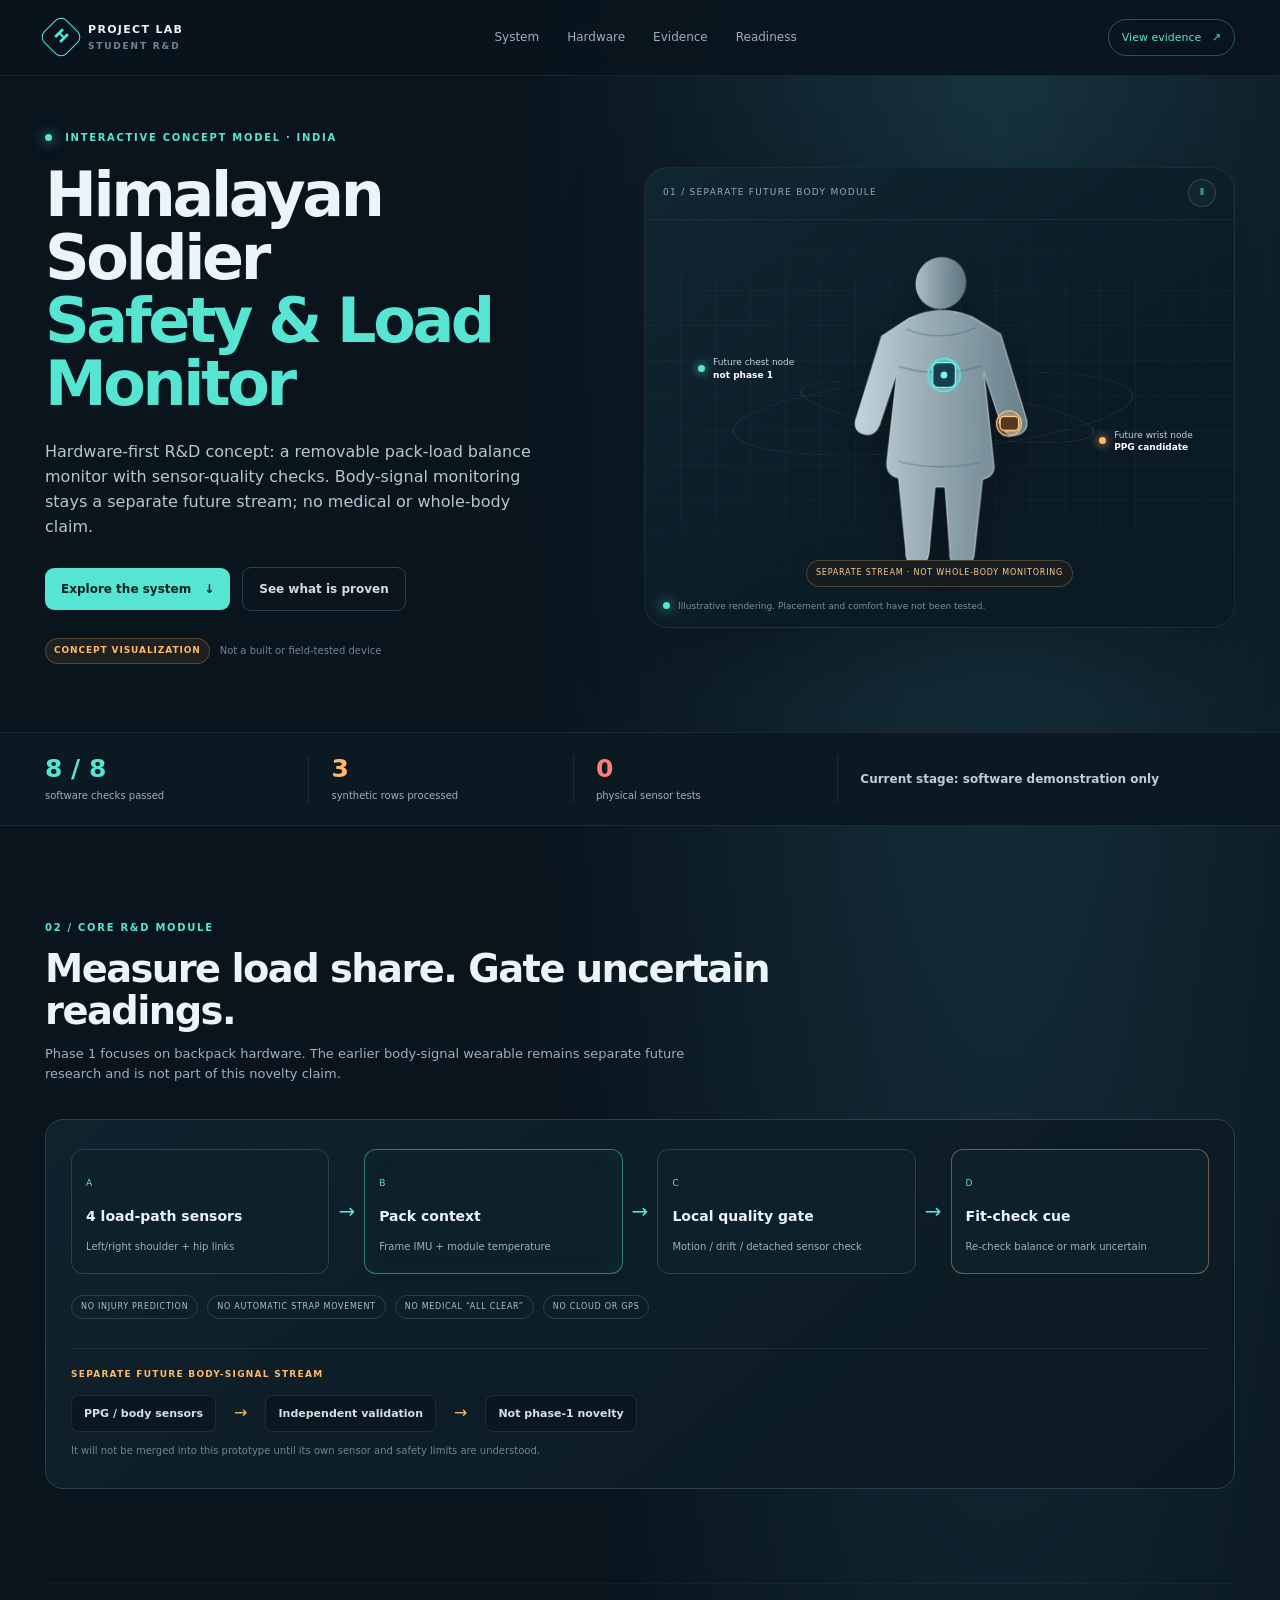
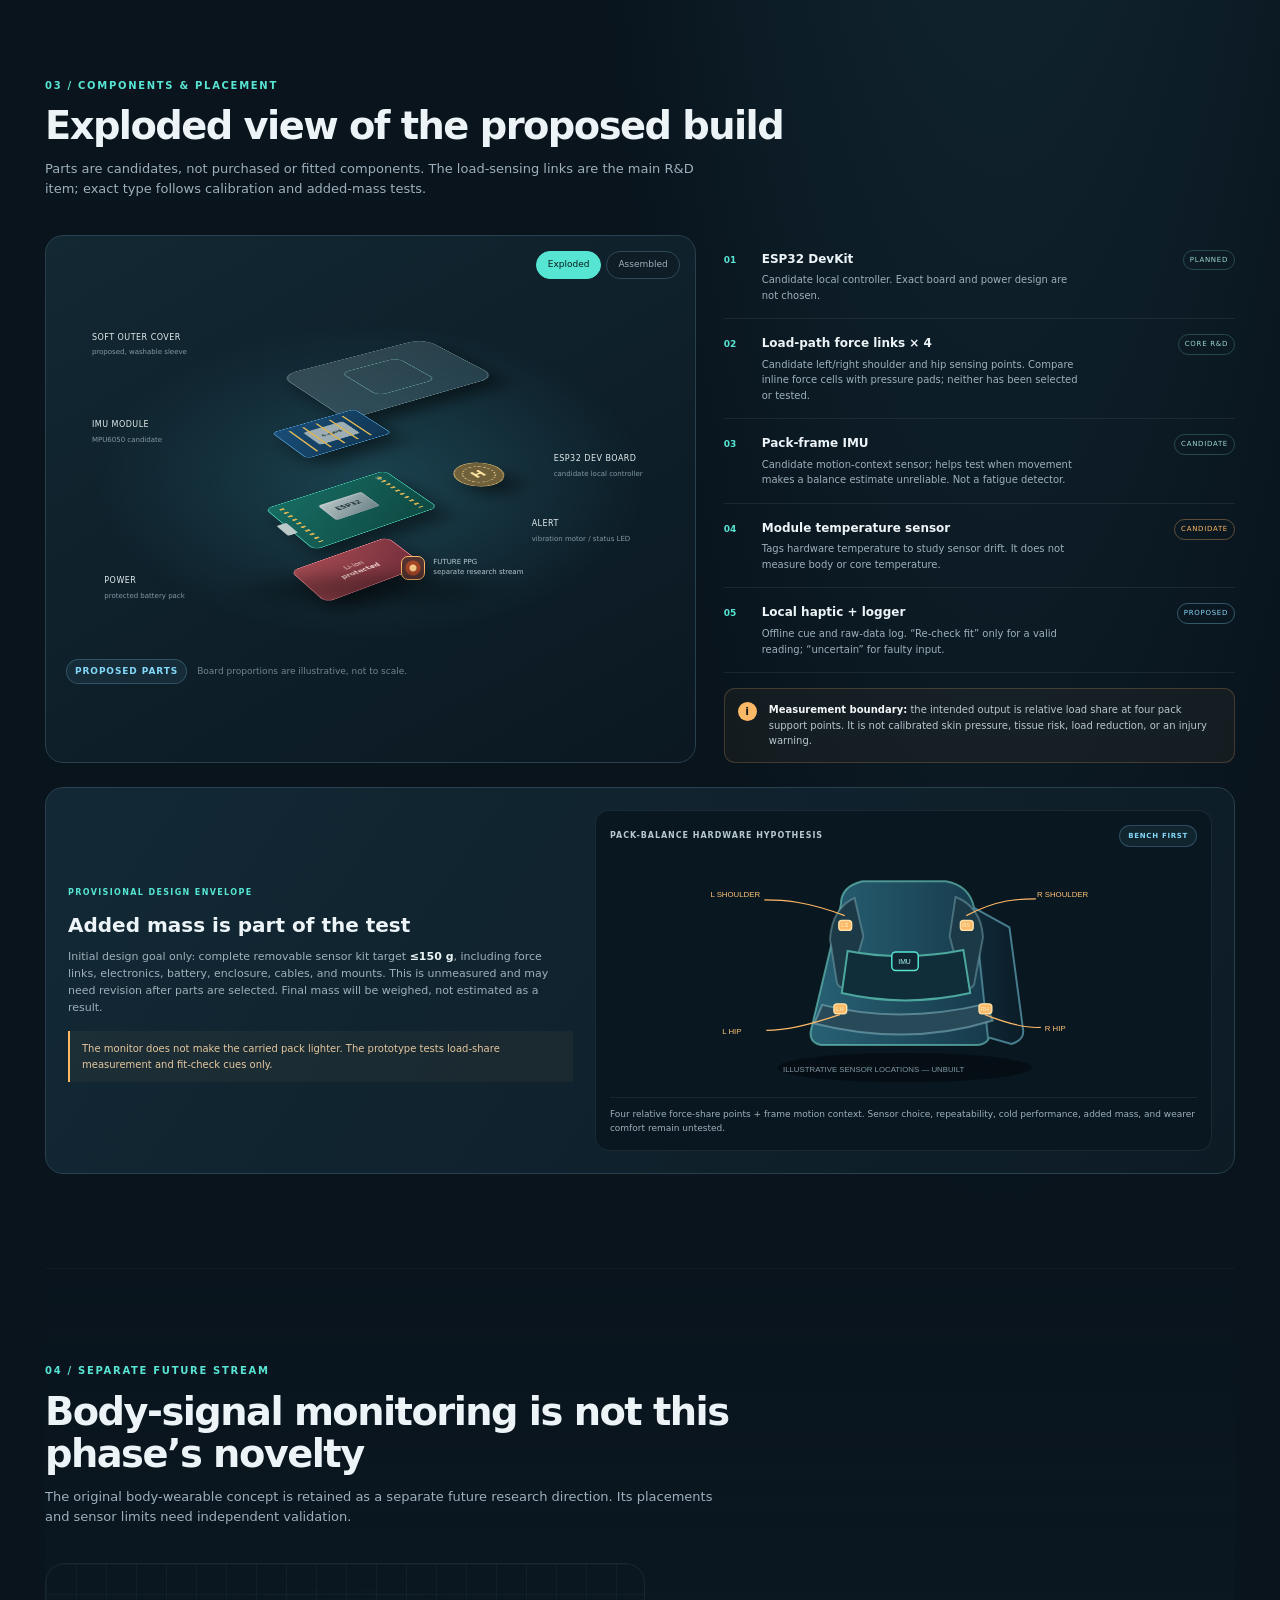
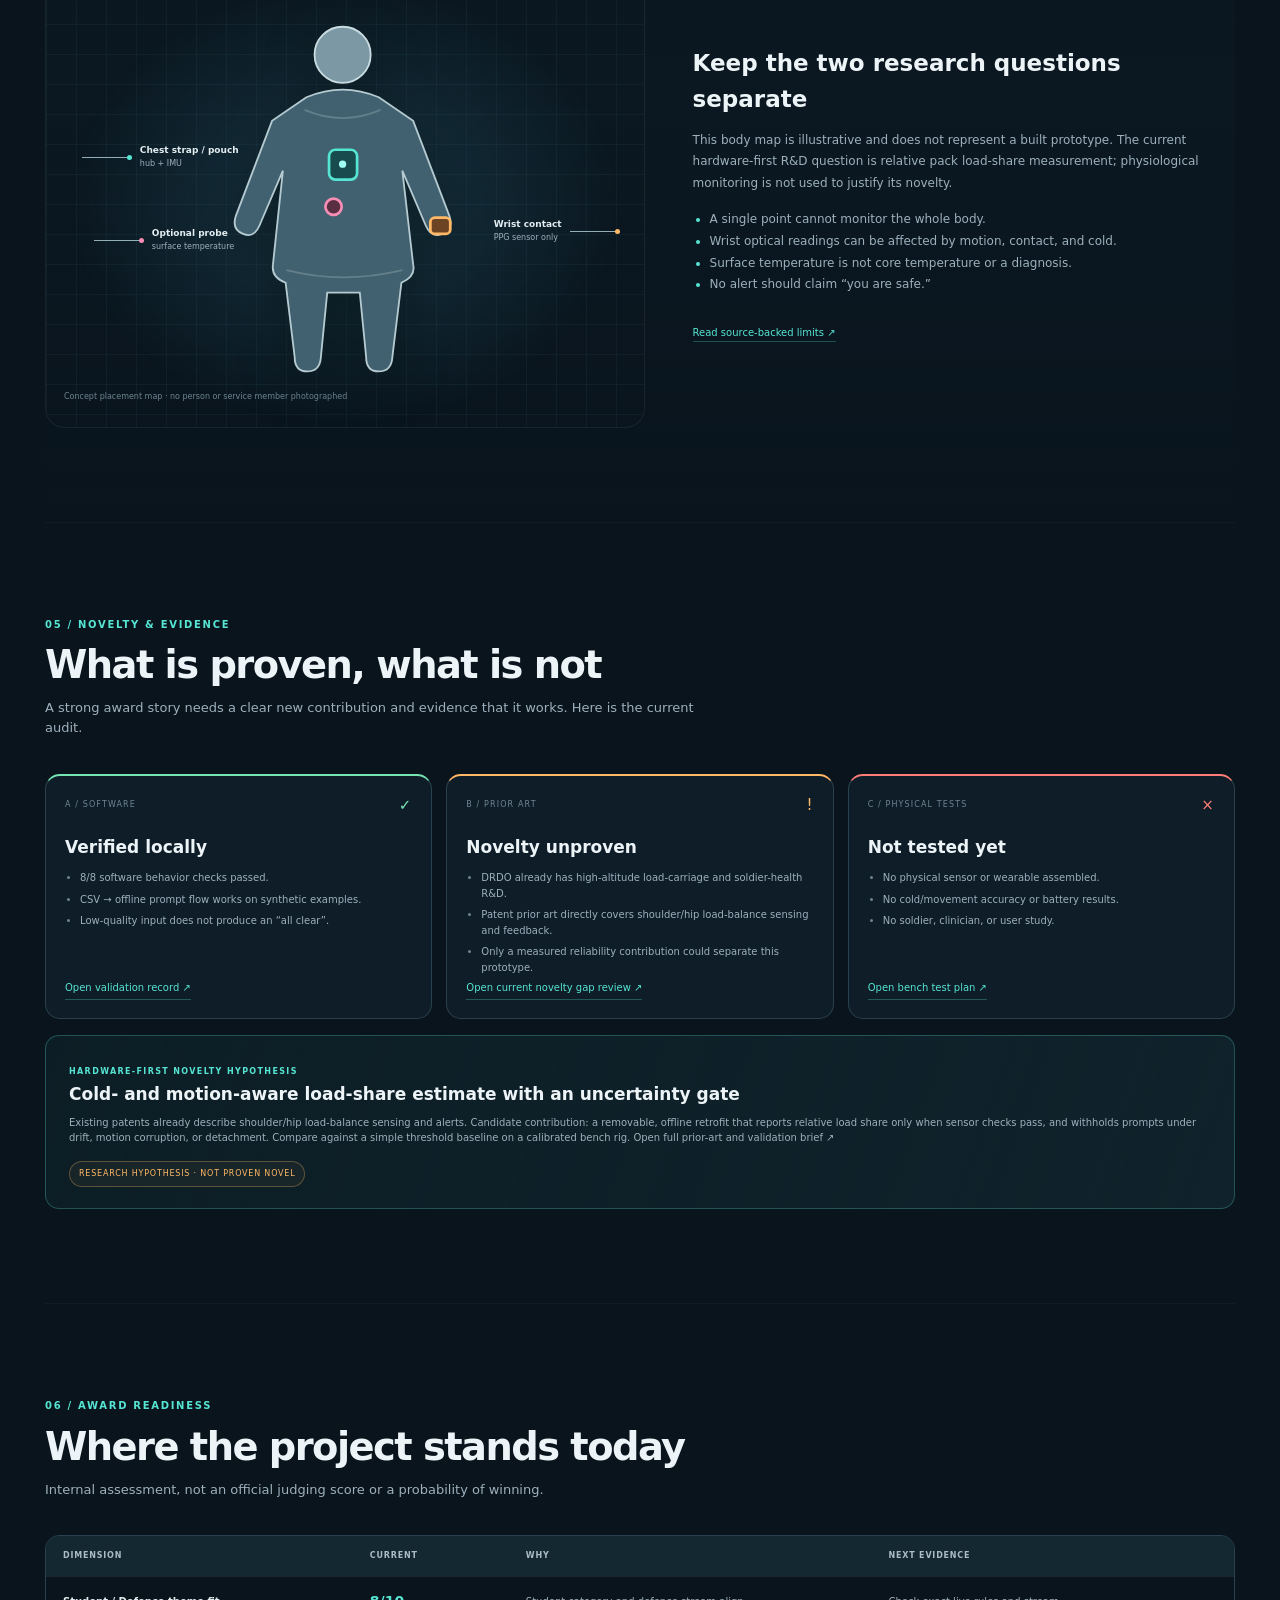
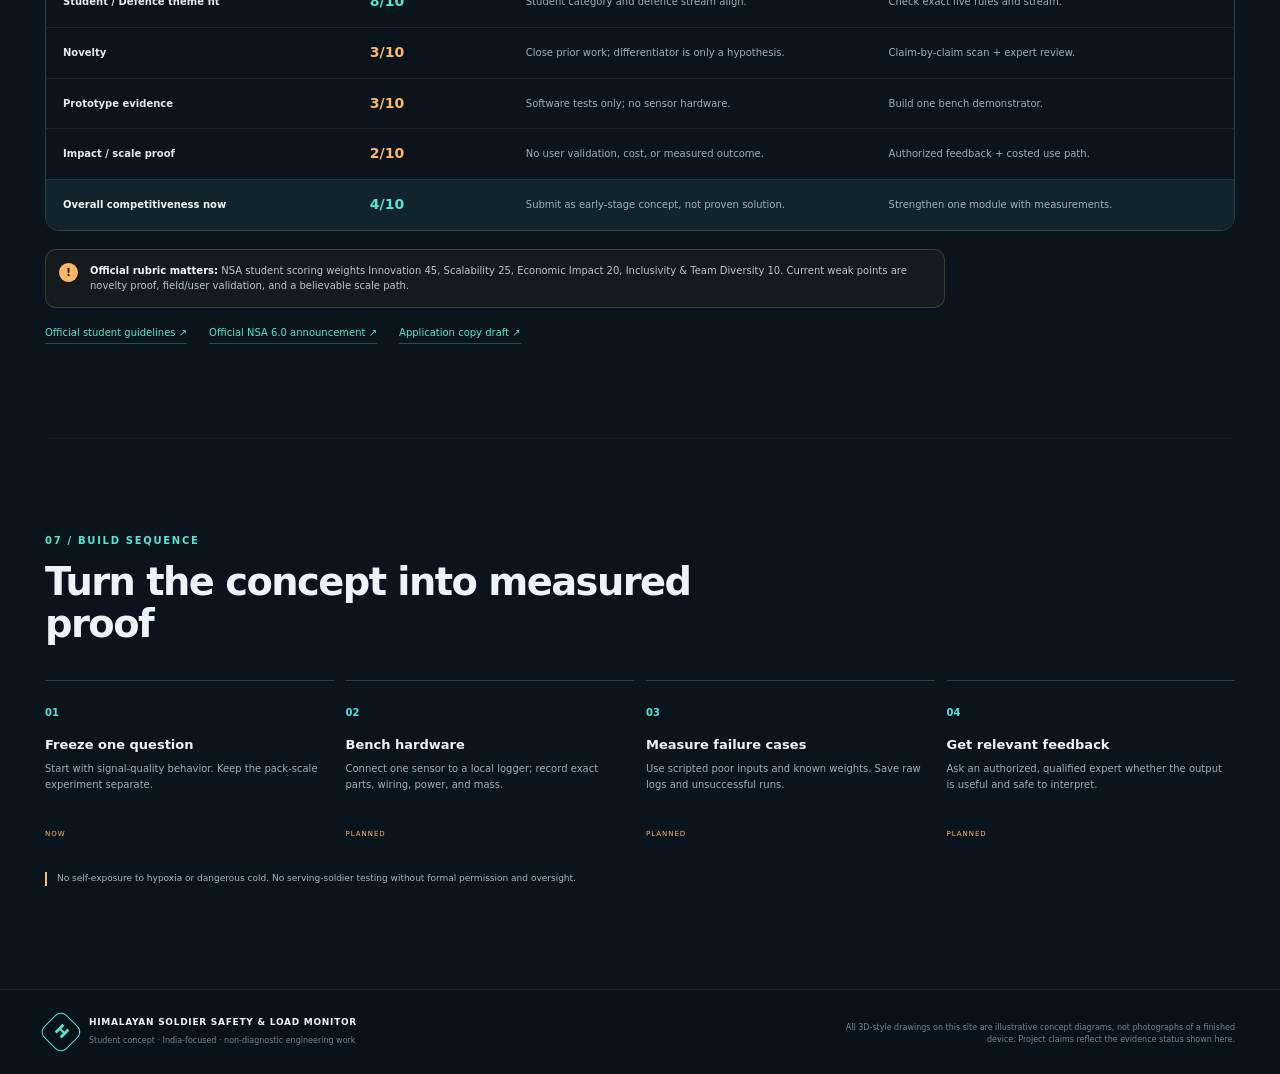
==== commit f28ce9cc: "Refocus novelty on load-balance sensor reliability" ====
--- a/projects/high-altitude-soldier-safety/site/index.html
+++ b/projects/high-altitude-soldier-safety/site/index.html
@@ -23,16 +23,16 @@
       <div class="hero-copy">
         <p class="eyebrow"><span class="live-dot"></span> INTERACTIVE CONCEPT MODEL · INDIA</p>
         <h1>Himalayan Soldier<br><em>Safety &amp; Load Monitor</em></h1>
-        <p class="hero-lede">A proposed offline engineering system for checking sensor-signal quality and exploring a separate backpack-load measurement module.</p>
+        <p class="hero-lede">Hardware-first R&amp;D concept: a removable pack-load balance monitor with sensor-quality checks. Body-signal monitoring stays a separate future stream; no medical or whole-body claim.</p>
         <div class="hero-actions"><a class="button button-primary" href="#system">Explore the system <span>↓</span></a><a class="button button-quiet" href="#readiness">See what is proven</a></div>
         <div class="hero-status"><span class="status-tag status-concept">CONCEPT VISUALIZATION</span><span>Not a built or field-tested device</span></div>
       </div>
       <div class="hero-visual">
-        <div class="scene-label"><span>01 / WEARABLE PLACEMENT</span><button id="spinToggle" class="icon-button" type="button" aria-pressed="true" aria-label="Pause 3D rotation">Ⅱ</button></div>
+        <div class="scene-label"><span>01 / SEPARATE FUTURE BODY MODULE</span><button id="spinToggle" class="icon-button" type="button" aria-pressed="true" aria-label="Pause 3D rotation">Ⅱ</button></div>
         <div class="hero-scene" id="heroScene" aria-label="Animated illustrative body placement diagram">
           <div class="orbit orbit-a"></div><div class="orbit orbit-b"></div>
           <svg class="body-model" viewBox="0 0 460 500" role="img" aria-labelledby="bodyTitle bodyDesc">
-            <title id="bodyTitle">Illustrative body placement</title><desc id="bodyDesc">A simplified human outline showing a chest hub and wrist optical sensor. Sensor locations are proposed and untested.</desc>
+            <title id="bodyTitle">Illustrative future body-signal placement</title><desc id="bodyDesc">A simplified human outline showing proposed future chest and wrist sensor locations. This is separate from the phase-one backpack load-share R&amp;D and is untested.</desc>
             <defs><linearGradient id="bodyFill" x1="0" x2="1"><stop stop-color="#d7e8ee" stop-opacity=".9"/><stop offset="1" stop-color="#8da8b4" stop-opacity=".72"/></linearGradient></defs>
             <circle cx="230" cy="66" r="38" fill="url(#bodyFill)" opacity=".88"/>
             <path d="M183 116 Q230 96 277 116 L319 142 L356 260 Q363 280 345 286 Q329 291 321 273 L295 196 L310 326 Q314 345 294 350 L283 455 Q281 476 264 476 Q246 476 247 456 L239 362 L224 362 L216 456 Q214 476 197 476 Q180 475 181 455 L169 350 Q149 346 151 326 L165 196 L139 273 Q131 291 114 286 Q96 280 104 260 L141 142 Z" fill="url(#bodyFill)" stroke="#dcebf0" stroke-opacity=".55" stroke-width="2"/>
@@ -44,9 +44,9 @@
             <circle cx="332" cy="270" r="18" fill="#ffbc6d" fill-opacity=".25" stroke="#ffbc6d" stroke-width="2"/>
             <rect x="319" y="260" width="27" height="20" rx="6" fill="#55391f" stroke="#ffd199" stroke-width="2"/>
           </svg>
-          <div class="scene-callout callout-chest"><i></i><span>Chest hub<br><b>ESP32 + IMU</b></span></div>
-          <div class="scene-callout callout-wrist"><i></i><span>Wrist node<br><b>PPG sensor</b></span></div>
-          <div class="scene-chip">ONE SENSOR LOCATION ≠ WHOLE-BODY MONITORING</div>
+          <div class="scene-callout callout-chest"><i></i><span>Future chest node<br><b>not phase 1</b></span></div>
+          <div class="scene-callout callout-wrist"><i></i><span>Future wrist node<br><b>PPG candidate</b></span></div>
+          <div class="scene-chip">SEPARATE STREAM · NOT WHOLE-BODY MONITORING</div>
         </div>
         <p class="visual-caption"><span class="caption-dot"></span>Illustrative rendering. Placement and comfort have not been tested.</p>
       </div>
@@ -57,21 +57,21 @@
     </section>
 
     <section class="section-wrap section-block" id="system">
-      <div class="section-heading"><p class="eyebrow">02 / HOW THE CONCEPT WORKS</p><h2>Two modules. One careful boundary.</h2><p>The wearable quality-check flow and the pack-load experiment are separate. This avoids claiming one device already solves both jobs.</p></div>
-      <div class="architecture" role="img" aria-label="System architecture from candidate sensors through local signal-quality gate to generic prompt">
+      <div class="section-heading"><p class="eyebrow">02 / CORE R&amp;D MODULE</p><h2>Measure load share. Gate uncertain readings.</h2><p>Phase 1 focuses on backpack hardware. The earlier body-signal wearable remains separate future research and is not part of this novelty claim.</p></div>
+      <div class="architecture" role="img" aria-label="Proposed backpack load share architecture from four force sensors and pack motion through local quality gate to a fit re-check cue">
         <div class="architecture-row">
-          <div class="arch-node"><span class="node-number">A</span><b>Candidate sensors</b><small>PPG · motion · optional surface temperature</small></div><span class="arch-arrow">→</span>
-          <div class="arch-node arch-active"><span class="node-number">B</span><b>Local hub</b><small>ESP32 candidate · offline logging</small></div><span class="arch-arrow">→</span>
-          <div class="arch-node"><span class="node-number">C</span><b>Quality gate</b><small>Invalid / low-quality signal flagged</small></div><span class="arch-arrow">→</span>
-          <div class="arch-node arch-output"><span class="node-number">D</span><b>Generic prompt</b><small>Re-check or wearer check-in</small></div>
+          <div class="arch-node"><span class="node-number">A</span><b>4 load-path sensors</b><small>Left/right shoulder + hip links</small></div><span class="arch-arrow">→</span>
+          <div class="arch-node arch-active"><span class="node-number">B</span><b>Pack context</b><small>Frame IMU + module temperature</small></div><span class="arch-arrow">→</span>
+          <div class="arch-node"><span class="node-number">C</span><b>Local quality gate</b><small>Motion / drift / detached sensor check</small></div><span class="arch-arrow">→</span>
+          <div class="arch-node arch-output"><span class="node-number">D</span><b>Fit-check cue</b><small>Re-check balance or mark uncertain</small></div>
         </div>
-        <div class="arch-boundary"><span>NO DISEASE LABEL</span><span>NO TREATMENT ADVICE</span><span>NO “ALL CLEAR”</span><span>NO CLOUD OR GPS</span></div>
-        <div class="load-flow"><div class="load-flow-title">SEPARATE STATIC LOAD EXPERIMENT</div><div class="load-flow-nodes"><b>Pack fixture + load cell</b><span>→</span><b>HX711 calibration</b><span>→</span><b>Mass reading on bench</b></div><p>A load reading does not reduce pack weight or prove ergonomic improvement.</p></div>
+        <div class="arch-boundary"><span>NO INJURY PREDICTION</span><span>NO AUTOMATIC STRAP MOVEMENT</span><span>NO MEDICAL “ALL CLEAR”</span><span>NO CLOUD OR GPS</span></div>
+        <div class="load-flow"><div class="load-flow-title">SEPARATE FUTURE BODY-SIGNAL STREAM</div><div class="load-flow-nodes"><b>PPG / body sensors</b><span>→</span><b>Independent validation</b><span>→</span><b>Not phase-1 novelty</b></div><p>It will not be merged into this prototype until its own sensor and safety limits are understood.</p></div>
       </div>
     </section>
 
     <section class="section-wrap section-block hardware-section" id="hardware">
-      <div class="section-heading"><p class="eyebrow">03 / COMPONENTS &amp; PLACEMENT</p><h2>Exploded view of the proposed build</h2><p>Parts are candidates, not purchased or fitted components. Choose exact board versions after budget and datasheet review.</p></div>
+      <div class="section-heading"><p class="eyebrow">03 / COMPONENTS &amp; PLACEMENT</p><h2>Exploded view of the proposed build</h2><p>Parts are candidates, not purchased or fitted components. The load-sensing links are the main R&amp;D item; exact type follows calibration and added-mass tests.</p></div>
       <div class="hardware-grid">
         <div class="exploded-card">
           <div class="model-controls" role="group" aria-label="3D model view controls"><button class="view-btn active" data-view="exploded" type="button">Exploded</button><button class="view-btn" data-view="assembled" type="button">Assembled</button></div>
@@ -86,27 +86,27 @@
             <div class="hardware-part battery-pack"><span>Li-ion<br><b>protected</b></span></div>
             <div class="part-label label-alert">ALERT <span>vibration motor / status LED</span></div>
             <div class="hardware-part haptic"><span class="vibe-ring"></span><b>H</b></div>
-            <div class="ppg-mini"><div class="ppg-lens"></div><span>MAX30102<br>candidate wrist sensor</span></div>
+            <div class="ppg-mini"><div class="ppg-lens"></div><span>FUTURE PPG<br>separate research stream</span></div>
             <div class="explode-shadow"></div>
           </div>
           <div class="view-caption"><span class="status-tag status-proposed">PROPOSED PARTS</span><span>Board proportions are illustrative, not to scale.</span></div>
         </div>
         <div class="component-list">
           <article class="component-item"><span class="component-index">01</span><div><h3>ESP32 DevKit</h3><p>Candidate local controller. Exact board and power design are not chosen.</p></div><span class="component-state">PLANNED</span></article>
-          <article class="component-item"><span class="component-index">02</span><div><h3>PPG sensor breakout</h3><p>Candidate MAX30102 at wrist contact; motion and cold can make readings unreliable.</p></div><span class="component-state">PLANNED</span></article>
-          <article class="component-item"><span class="component-index">03</span><div><h3>IMU module</h3><p>Candidate MPU6050 near the hub for movement context only, not fatigue diagnosis.</p></div><span class="component-state">PLANNED</span></article>
-          <article class="component-item"><span class="component-index">04</span><div><h3>Temperature probe</h3><p>Optional surface/contact-temperature experiment. It cannot measure core temperature or diagnose frostbite.</p></div><span class="component-state component-optional">OPTIONAL</span></article>
-          <article class="component-item"><span class="component-index">05</span><div><h3>Load cell + HX711</h3><p>Separate static test fixture with known weights; dynamic pack use remains untested.</p></div><span class="component-state component-separate">SEPARATE</span></article>
-          <div class="placement-note"><span class="note-icon">i</span><p><b>Placement rule:</b> PPG needs skin contact at its sensor site. A chest hub cannot read wrist/finger signals by itself. A single point cannot monitor every organ or limb.</p></div>
+          <article class="component-item"><span class="component-index">02</span><div><h3>Load-path force links × 4</h3><p>Candidate left/right shoulder and hip sensing points. Compare inline force cells with pressure pads; neither has been selected or tested.</p></div><span class="component-state">CORE R&amp;D</span></article>
+          <article class="component-item"><span class="component-index">03</span><div><h3>Pack-frame IMU</h3><p>Candidate motion-context sensor; helps test when movement makes a balance estimate unreliable. Not a fatigue detector.</p></div><span class="component-state">CANDIDATE</span></article>
+          <article class="component-item"><span class="component-index">04</span><div><h3>Module temperature sensor</h3><p>Tags hardware temperature to study sensor drift. It does not measure body or core temperature.</p></div><span class="component-state component-optional">CANDIDATE</span></article>
+          <article class="component-item"><span class="component-index">05</span><div><h3>Local haptic + logger</h3><p>Offline cue and raw-data log. “Re-check fit” only for a valid reading; “uncertain” for faulty input.</p></div><span class="component-state component-separate">PROPOSED</span></article>
+          <div class="placement-note"><span class="note-icon">i</span><p><b>Measurement boundary:</b> the intended output is relative load share at four pack support points. It is not calibrated skin pressure, tissue risk, load reduction, or an injury warning.</p></div>
         </div>
       </div>
       <div class="design-envelope">
-        <div class="design-envelope-copy"><span class="eyebrow">PROVISIONAL DESIGN ENVELOPE</span><h3>Keep the wearable light; measure before claiming</h3><p>Starting engineering target only: complete wearable electronics, battery, enclosure, straps, and cables together should aim for <b>≤150 g</b>. Chest hub enclosure target: <b>≤75 × 55 × 25 mm</b>. These are not measured specifications; exact boards and battery are not selected.</p><div class="envelope-warning">The pack-load fixture is a separate bench experiment. It adds hardware and does not make a soldier’s carried pack lighter.</div></div>
+        <div class="design-envelope-copy"><span class="eyebrow">PROVISIONAL DESIGN ENVELOPE</span><h3>Added mass is part of the test</h3><p>Initial design goal only: complete removable sensor kit target <b>≤150 g</b>, including force links, electronics, battery, enclosure, cables, and mounts. This is unmeasured and may need revision after parts are selected. Final mass will be weighed, not estimated as a result.</p><div class="envelope-warning">The monitor does not make the carried pack lighter. The prototype tests load-share measurement and fit-check cues only.</div></div>
         <div class="pack-visual-card">
-          <div class="pack-visual-heading"><span>PACK-LOAD MEASUREMENT CONCEPT</span><span class="status-tag status-proposed">BENCH ONLY</span></div>
+          <div class="pack-visual-heading"><span>PACK-BALANCE HARDWARE HYPOTHESIS</span><span class="status-tag status-proposed">BENCH FIRST</span></div>
           <svg class="pack-render" viewBox="0 0 420 255" role="img" aria-labelledby="packTitle packDesc">
-            <title id="packTitle">Illustrative backpack load measurement fixture</title>
-            <desc id="packDesc">A stylized backpack with padded shoulder straps, a hip belt, and a highlighted load cell under the pack in a stationary bench fixture. It is not a finished backpack design.</desc>
+            <title id="packTitle">Illustrative backpack load-balance sensing points</title>
+            <desc id="packDesc">A stylized pack shows four proposed force-sensing links at the left and right shoulder and hip load paths, plus a frame IMU. This is a bench-first concept, not a finished or tested pack.</desc>
             <defs><linearGradient id="packFront" x1="0" x2="1"><stop stop-color="#286174"/><stop offset="1" stop-color="#163a4b"/></linearGradient><linearGradient id="packSide" x1="0" x2="1"><stop stop-color="#102a38"/><stop offset="1" stop-color="#0a1c27"/></linearGradient></defs>
             <ellipse cx="211" cy="225" rx="130" ry="15" fill="#03090e" opacity=".6"/>
             <path d="M146 59 Q146 40 168 35 L253 35 Q277 39 282 62 L298 188 Q299 200 286 202 L126 202 Q112 199 116 185 Z" fill="url(#packFront)" stroke="#73daca" stroke-opacity=".58" stroke-width="2"/>
@@ -114,22 +114,24 @@
             <path d="M160 52 Q137 63 135 94 L142 138 Q145 147 155 140 L169 91 Z M263 51 Q289 61 291 92 L282 140 Q278 148 270 140 L257 91 Z" fill="#1b3947" stroke="#7aa4ad" stroke-opacity=".5" stroke-width="2"/>
             <path d="M127 161 Q206 181 294 160 L301 177 Q215 204 119 180 Z" fill="#274958" stroke="#83b7c2" stroke-opacity=".55" stroke-width="2"/>
             <path d="M153 106 Q211 117 271 105 L278 149 Q211 164 147 149 Z" fill="#102d3a" stroke="#4da89f" stroke-width="2"/>
-            <path d="M198 146 L225 146 L229 171 L194 171 Z" fill="#ffb865" stroke="#ffe0a8" stroke-width="2"/><path d="M204 151 L221 151 L222 166 L202 166 Z" fill="#523819"/><text x="212" y="162" text-anchor="middle" fill="#ffe2ad" font-size="7" font-family="sans-serif">LOAD CELL</text>
-            <path d="M210 171 L210 194" stroke="#ffb865" stroke-width="2" stroke-dasharray="4 4"/><rect x="190" y="194" width="40" height="15" rx="4" fill="#152a35" stroke="#ffb865"/><text x="210" y="204" text-anchor="middle" fill="#ffcf8d" font-size="7" font-family="sans-serif">HX711</text>
-            <path d="M228 157 C287 147 308 128 332 126" fill="none" stroke="#ffb865" stroke-width="1.5"/><text x="336" y="122" fill="#ffc477" font-size="9" font-family="sans-serif">Static force</text><text x="336" y="134" fill="#a9bac1" font-size="8" font-family="sans-serif">measurement point</text>
-            <text x="87" y="230" fill="#7f9ba5" font-size="8" font-family="sans-serif">ILLUSTRATIVE FIXTURE — NOT A FIELD PACK</text>
+            <g fill="#ffb865" stroke="#ffe0a8" stroke-width="1.5"><rect x="144" y="75" width="13" height="10" rx="3"/><rect x="268" y="75" width="13" height="10" rx="3"/><rect x="139" y="160" width="13" height="10" rx="3"/><rect x="287" y="160" width="13" height="10" rx="3"/></g>
+            <g fill="#ffe2ad" font-size="6" font-family="sans-serif" font-weight="bold"><text x="150" y="82" text-anchor="middle">LS</text><text x="274" y="82" text-anchor="middle">RS</text><text x="145" y="167" text-anchor="middle">LH</text><text x="293" y="167" text-anchor="middle">RH</text></g>
+            <rect x="198" y="107" width="27" height="19" rx="4" fill="#102733" stroke="#56e5d3" stroke-width="1.5"/><text x="211" y="119" text-anchor="middle" fill="#aafff4" font-size="7" font-family="sans-serif">IMU</text>
+            <path d="M150 70 C110 55 87 54 68 54 M274 70 C307 53 327 53 345 53 M145 171 C109 183 89 187 70 187 M293 171 C318 181 335 185 350 184" fill="none" stroke="#ffb865" stroke-width="1.2"/>
+            <text x="13" y="51" fill="#ffc477" font-size="8" font-family="sans-serif">L SHOULDER</text><text x="346" y="51" fill="#ffc477" font-size="8" font-family="sans-serif">R SHOULDER</text><text x="25" y="191" fill="#ffc477" font-size="8" font-family="sans-serif">L HIP</text><text x="354" y="188" fill="#ffc477" font-size="8" font-family="sans-serif">R HIP</text>
+            <text x="87" y="230" fill="#7f9ba5" font-size="8" font-family="sans-serif">ILLUSTRATIVE SENSOR LOCATIONS — UNBUILT</text>
           </svg>
-          <p>Bench setup can compare known loads and record distribution. Dynamic walking, comfort, load reduction, and cold-weather reliability remain untested.</p>
+          <p>Four relative force-share points + frame motion context. Sensor choice, repeatability, cold performance, added mass, and wearer comfort remain untested.</p>
         </div>
       </div>
     </section>
 
     <section class="section-wrap section-block placement-section">
-      <div class="section-heading"><p class="eyebrow">04 / WHERE EACH PART SITS</p><h2>Proposed wear locations</h2><p>Each sensor has a limited view. Final fit, cable routing, glove compatibility, and comfort need bench and user testing.</p></div>
+      <div class="section-heading"><p class="eyebrow">04 / SEPARATE FUTURE STREAM</p><h2>Body-signal monitoring is not this phase’s novelty</h2><p>The original body-wearable concept is retained as a separate future research direction. Its placements and sensor limits need independent validation.</p></div>
       <div class="placement-canvas">
         <div class="body-plate">
           <svg viewBox="0 0 390 420" role="img" aria-labelledby="placementTitle placementDesc">
-            <title id="placementTitle">Illustrative sensor placements</title><desc id="placementDesc">A neutral human outline with a wrist optical sensor, chest hub, and an optional surface temperature probe. It is a concept diagram, not an actual soldier photograph.</desc>
+            <title id="placementTitle">Illustrative future body-signal placements</title><desc id="placementDesc">A neutral human outline with separate future wrist and chest sensor concepts. This is not part of the phase-one pack-load-share prototype and is not an actual soldier photograph.</desc>
             <circle cx="193" cy="55" r="31" class="silhouette-head"/><path class="silhouette" d="M153 102 Q193 85 233 102 L271 128 L311 233 Q316 248 303 253 Q291 258 285 244 L259 183 L271 287 Q274 300 258 307 L248 389 Q247 405 233 405 Q219 405 219 389 L212 318 L176 318 L169 389 Q168 405 154 405 Q140 405 140 389 L130 307 Q114 301 116 287 L127 183 L101 244 Q95 258 83 253 Q70 248 75 233 L115 128 Z"/>
             <path d="M151 116 Q193 134 235 116 M131 293 Q193 309 259 293" class="body-seam"/>
             <rect x="178" y="160" width="31" height="33" rx="7" class="marker-hub"/><circle cx="193" cy="176" r="4" class="marker-light"/>
@@ -141,7 +143,7 @@
           <div class="placement-label label-temp-2"><span class="line-lead"></span><span><b>Optional probe</b><small>surface temperature</small></span></div>
           <p class="body-caption">Concept placement map · no person or service member photographed</p>
         </div>
-        <div class="placement-copy"><h3>Designed around sensor limits</h3><p>The idea began as a single-point full-body monitor. That is not technically credible. This concept shows separate sensor locations and explicitly limits what each can say.</p><ul><li>Wrist optical data may fail with movement, poor contact, or cold.</li><li>Chest motion can describe movement, not memory loss or mental health.</li><li>Surface temperature is not core temperature or a diagnosis.</li><li>Alerts should say “re-check / seek qualified support,” never “you are safe.”</li></ul><a class="text-link" href="../docs/research/high_altitude_soldier_evidence_pack_v1.md">Read source-backed limits ↗</a></div>
+        <div class="placement-copy"><h3>Keep the two research questions separate</h3><p>This body map is illustrative and does not represent a built prototype. The current hardware-first R&amp;D question is relative pack load-share measurement; physiological monitoring is not used to justify its novelty.</p><ul><li>A single point cannot monitor the whole body.</li><li>Wrist optical readings can be affected by motion, contact, and cold.</li><li>Surface temperature is not core temperature or a diagnosis.</li><li>No alert should claim “you are safe.”</li></ul><a class="text-link" href="../docs/research/high_altitude_soldier_evidence_pack_v1.md">Read source-backed limits ↗</a></div>
       </div>
     </section>
 
@@ -149,10 +151,10 @@
       <div class="section-heading"><p class="eyebrow">05 / NOVELTY &amp; EVIDENCE</p><h2>What is proven, what is not</h2><p>A strong award story needs a clear new contribution and evidence that it works. Here is the current audit.</p></div>
       <div class="evidence-grid">
         <article class="evidence-card evidence-green"><div class="card-top"><span class="evidence-code">A / SOFTWARE</span><span class="evidence-mark">✓</span></div><h3>Verified locally</h3><ul><li>8/8 software behavior checks passed.</li><li>CSV → offline prompt flow works on synthetic examples.</li><li>Low-quality input does not produce an “all clear”.</li></ul><a href="../docs/software_validation_record.md">Open validation record ↗</a></article>
-        <article class="evidence-card evidence-amber"><div class="card-top"><span class="evidence-code">B / PRIOR ART</span><span class="evidence-mark">!</span></div><h3>Novelty unproven</h3><ul><li>DRDO patents cover soldier fatigue, alertness, backpacks, and load carriage.</li><li>International patents cover wearable hypoxia alerts and smart packs.</li><li>AI or integration alone is not enough to claim novelty.</li></ul><a href="../docs/research/high_altitude_patent_prior_art_scan_v1.md">Open prior-art scan ↗</a></article>
+        <article class="evidence-card evidence-amber"><div class="card-top"><span class="evidence-code">B / PRIOR ART</span><span class="evidence-mark">!</span></div><h3>Novelty unproven</h3><ul><li>DRDO already has high-altitude load-carriage and soldier-health R&amp;D.</li><li>Patent prior art directly covers shoulder/hip load-balance sensing and feedback.</li><li>Only a measured reliability contribution could separate this prototype.</li></ul><a href="../docs/novelty_research_gap_v2.md">Open current novelty gap review ↗</a></article>
         <article class="evidence-card evidence-red"><div class="card-top"><span class="evidence-code">C / PHYSICAL TESTS</span><span class="evidence-mark">×</span></div><h3>Not tested yet</h3><ul><li>No physical sensor or wearable assembled.</li><li>No cold/movement accuracy or battery results.</li><li>No soldier, clinician, or user study.</li></ul><a href="../docs/research/high_altitude_prototype_validation_plan_v1.md">Open bench test plan ↗</a></article>
       </div>
-      <div class="novelty-proposal"><div><span class="eyebrow">NARROW DIFFERENTIATOR TO TEST</span><h3>Offline signal-quality gate under simulated motion / poor-contact inputs</h3><p>Hypothesis only. Compare it with a simple threshold baseline and publish false prompts, missed scripted faults, logging gaps, and latency.</p></div><span class="hypothesis-pill">NOT YET A NOVELTY CLAIM</span></div>
+      <div class="novelty-proposal"><div><span class="eyebrow">HARDWARE-FIRST NOVELTY HYPOTHESIS</span><h3>Cold- and motion-aware load-share estimate with an uncertainty gate</h3><p>Existing patents already describe shoulder/hip load-balance sensing and alerts. Candidate contribution: a removable, offline retrofit that reports relative load share only when sensor checks pass, and withholds prompts under drift, motion corruption, or detachment. Compare against a simple threshold baseline on a calibrated bench rig. <a href="../docs/novelty_research_gap_v2.md">Open full prior-art and validation brief ↗</a></p></div><span class="hypothesis-pill">RESEARCH HYPOTHESIS · NOT PROVEN NOVEL</span></div>
     </section>
 
     <section class="section-wrap section-block readiness-section" id="readiness">
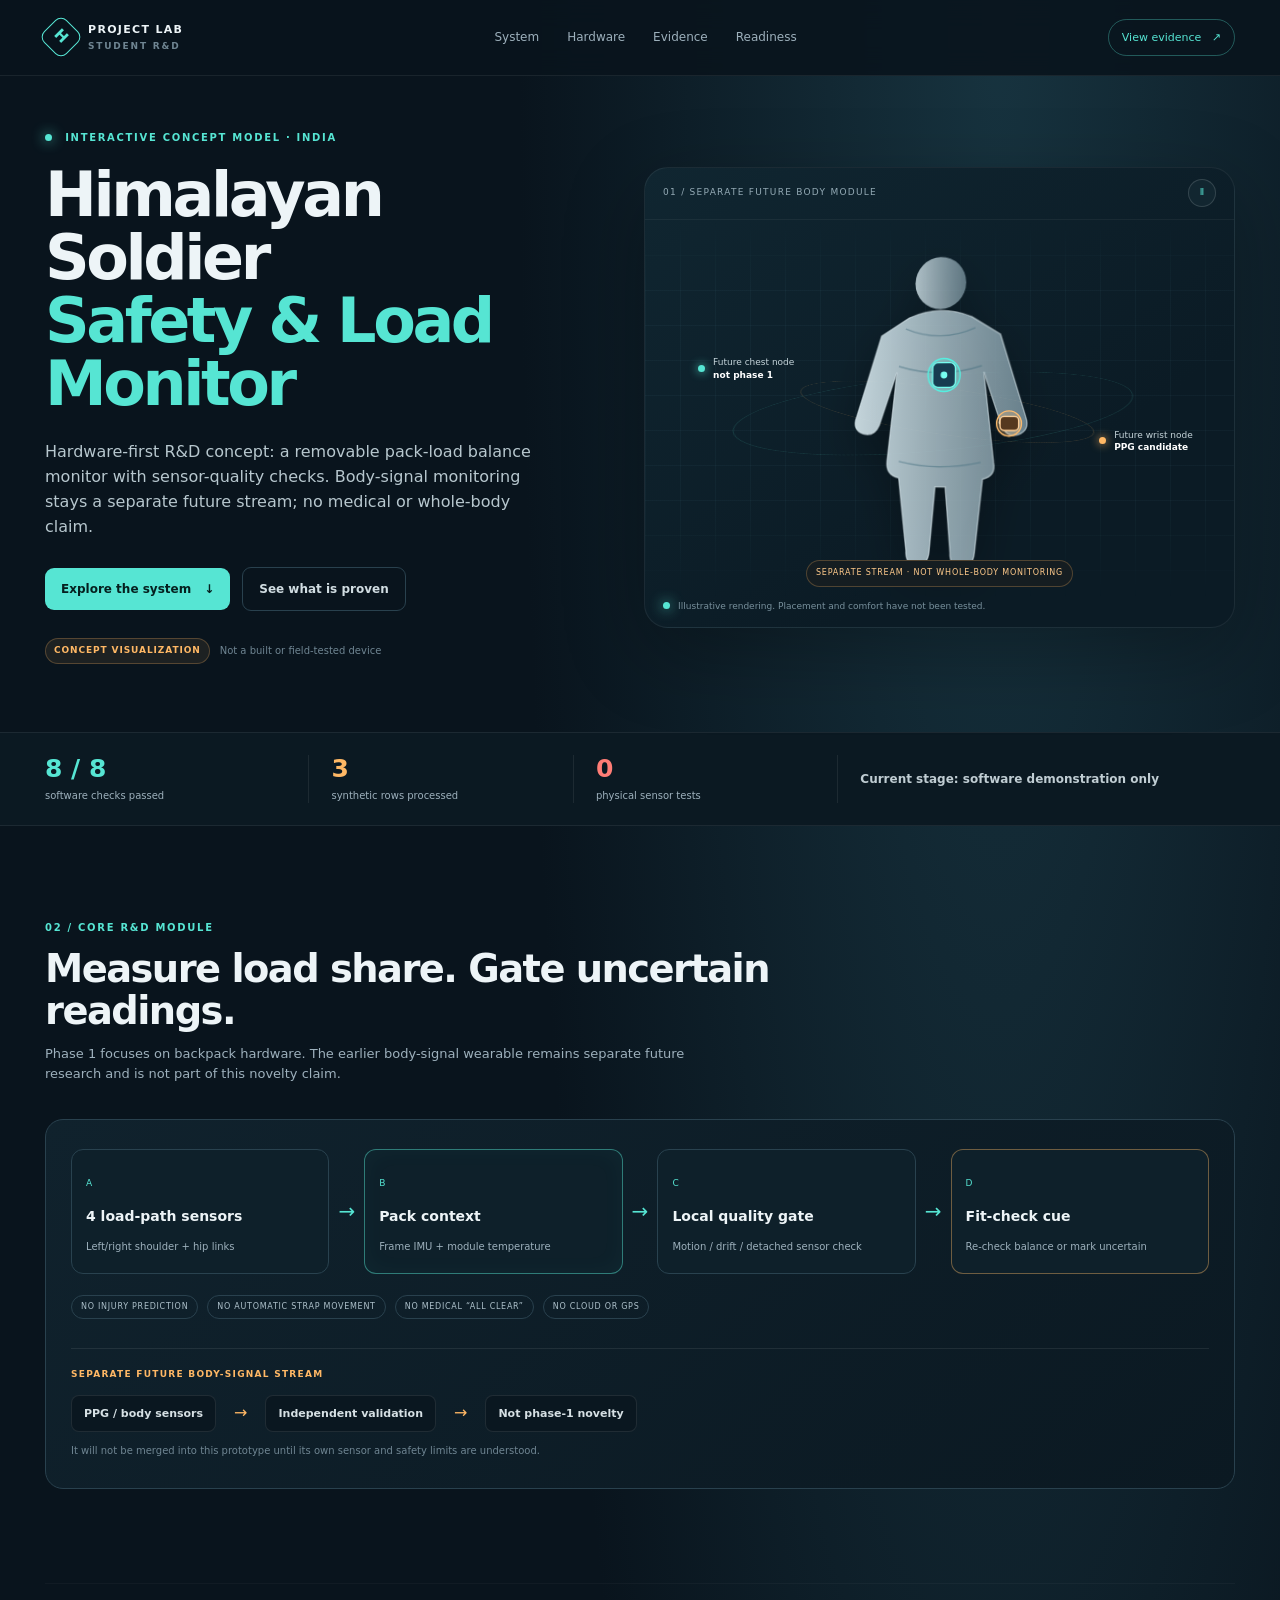
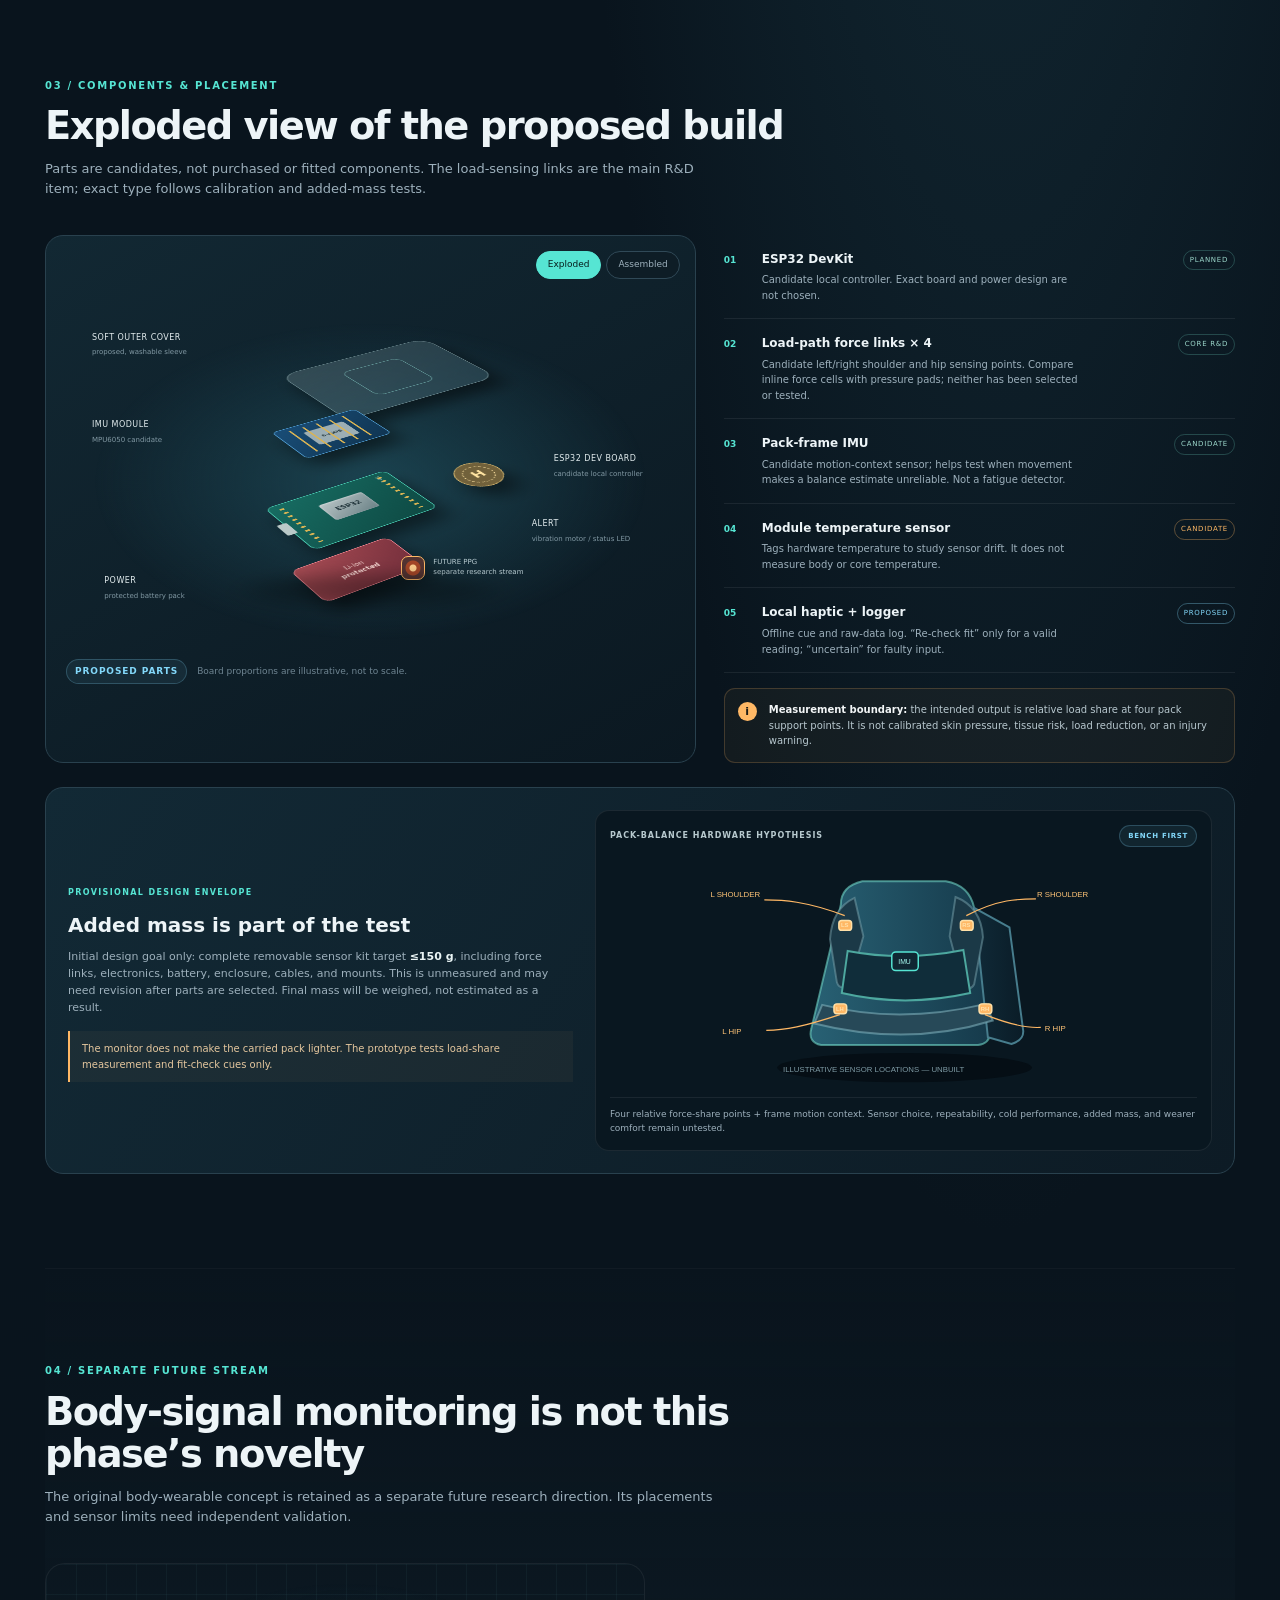
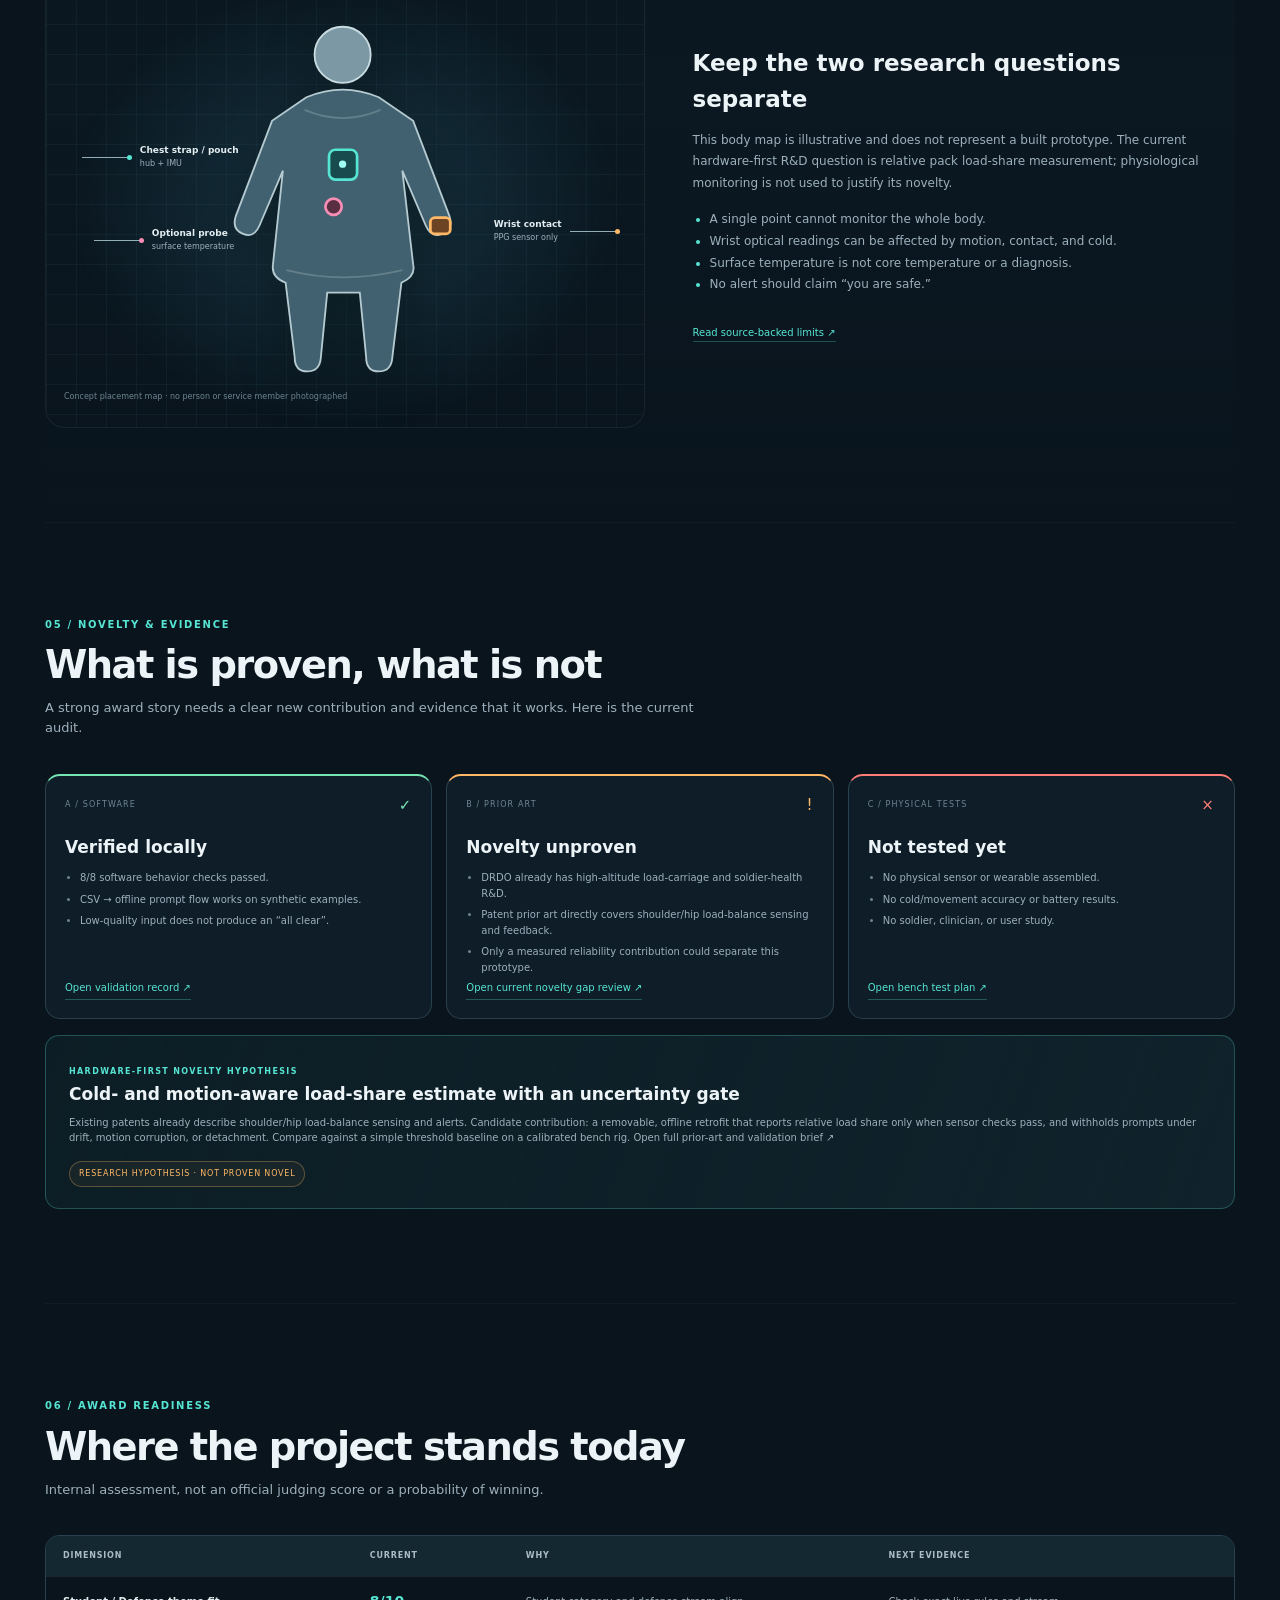
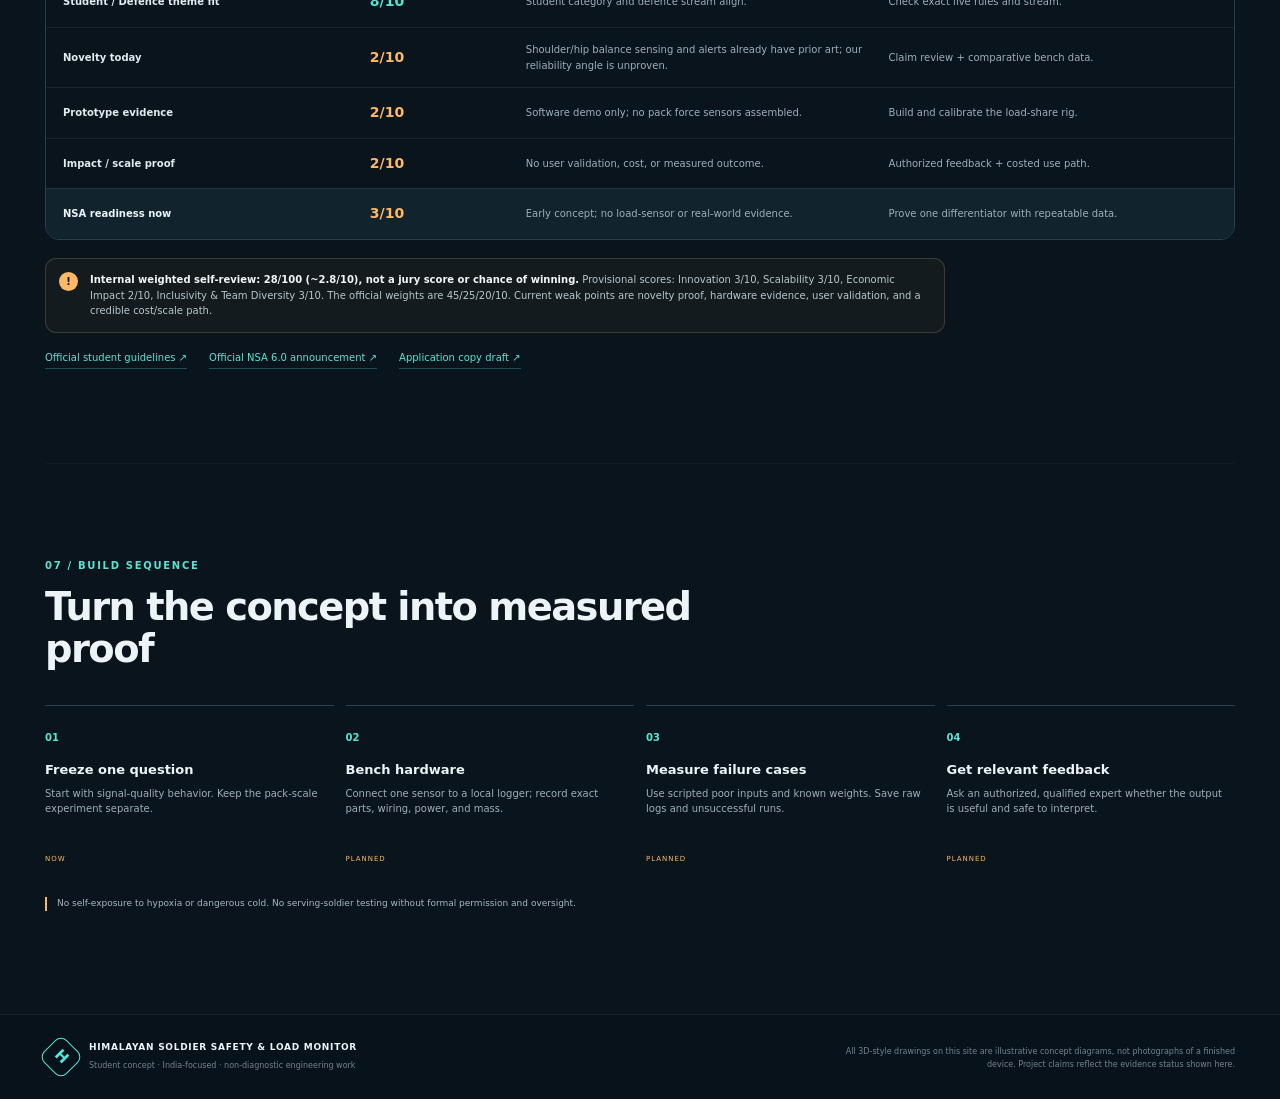
==== commit 7f85c62c: "Add award rubric readiness scorecard" ====
--- a/projects/high-altitude-soldier-safety/site/index.html
+++ b/projects/high-altitude-soldier-safety/site/index.html
@@ -162,12 +162,12 @@
       <div class="score-table">
         <div class="score-row score-head"><span>Dimension</span><span>Current</span><span>Why</span><span>Next evidence</span></div>
         <div class="score-row"><b>Student / Defence theme fit</b><span class="score-value">8/10</span><span>Student category and defence stream align.</span><span>Check exact live rules and stream.</span></div>
-        <div class="score-row"><b>Novelty</b><span class="score-value score-low">3/10</span><span>Close prior work; differentiator is only a hypothesis.</span><span>Claim-by-claim scan + expert review.</span></div>
-        <div class="score-row"><b>Prototype evidence</b><span class="score-value score-low">3/10</span><span>Software tests only; no sensor hardware.</span><span>Build one bench demonstrator.</span></div>
+        <div class="score-row"><b>Novelty today</b><span class="score-value score-low">2/10</span><span>Shoulder/hip balance sensing and alerts already have prior art; our reliability angle is unproven.</span><span>Claim review + comparative bench data.</span></div>
+        <div class="score-row"><b>Prototype evidence</b><span class="score-value score-low">2/10</span><span>Software demo only; no pack force sensors assembled.</span><span>Build and calibrate the load-share rig.</span></div>
         <div class="score-row"><b>Impact / scale proof</b><span class="score-value score-low">2/10</span><span>No user validation, cost, or measured outcome.</span><span>Authorized feedback + costed use path.</span></div>
-        <div class="score-row score-total"><b>Overall competitiveness now</b><span class="score-value">4/10</span><span>Submit as early-stage concept, not proven solution.</span><span>Strengthen one module with measurements.</span></div>
+        <div class="score-row score-total"><b>NSA readiness now</b><span class="score-value score-low">3/10</span><span>Early concept; no load-sensor or real-world evidence.</span><span>Prove one differentiator with repeatable data.</span></div>
       </div>
-      <div class="award-note"><span class="note-icon">!</span><p><b>Official rubric matters:</b> NSA student scoring weights Innovation 45, Scalability 25, Economic Impact 20, Inclusivity &amp; Team Diversity 10. Current weak points are novelty proof, field/user validation, and a believable scale path.</p></div>
+      <div class="award-note"><span class="note-icon">!</span><p><b>Internal weighted self-review: 28/100 (~2.8/10), not a jury score or chance of winning.</b> Provisional scores: Innovation 3/10, Scalability 3/10, Economic Impact 2/10, Inclusivity &amp; Team Diversity 3/10. The official weights are 45/25/20/10. Current weak points are novelty proof, hardware evidence, user validation, and a credible cost/scale path.</p></div>
       <div class="source-links"><a href="https://www.startupindia.gov.in/content/dam/invest-india/nsa-2026/banner/NSA-6.0-Guidelines-Student.pdf" target="_blank" rel="noreferrer">Official student guidelines ↗</a><a href="https://www.pib.gov.in/PressReleseDetailm.aspx?PRID=2329132&amp;lang=1&amp;reg=3" target="_blank" rel="noreferrer">Official NSA 6.0 announcement ↗</a><a href="../docs/NSA6_application_copy_draft.md">Application copy draft ↗</a></div>
     </section>
 
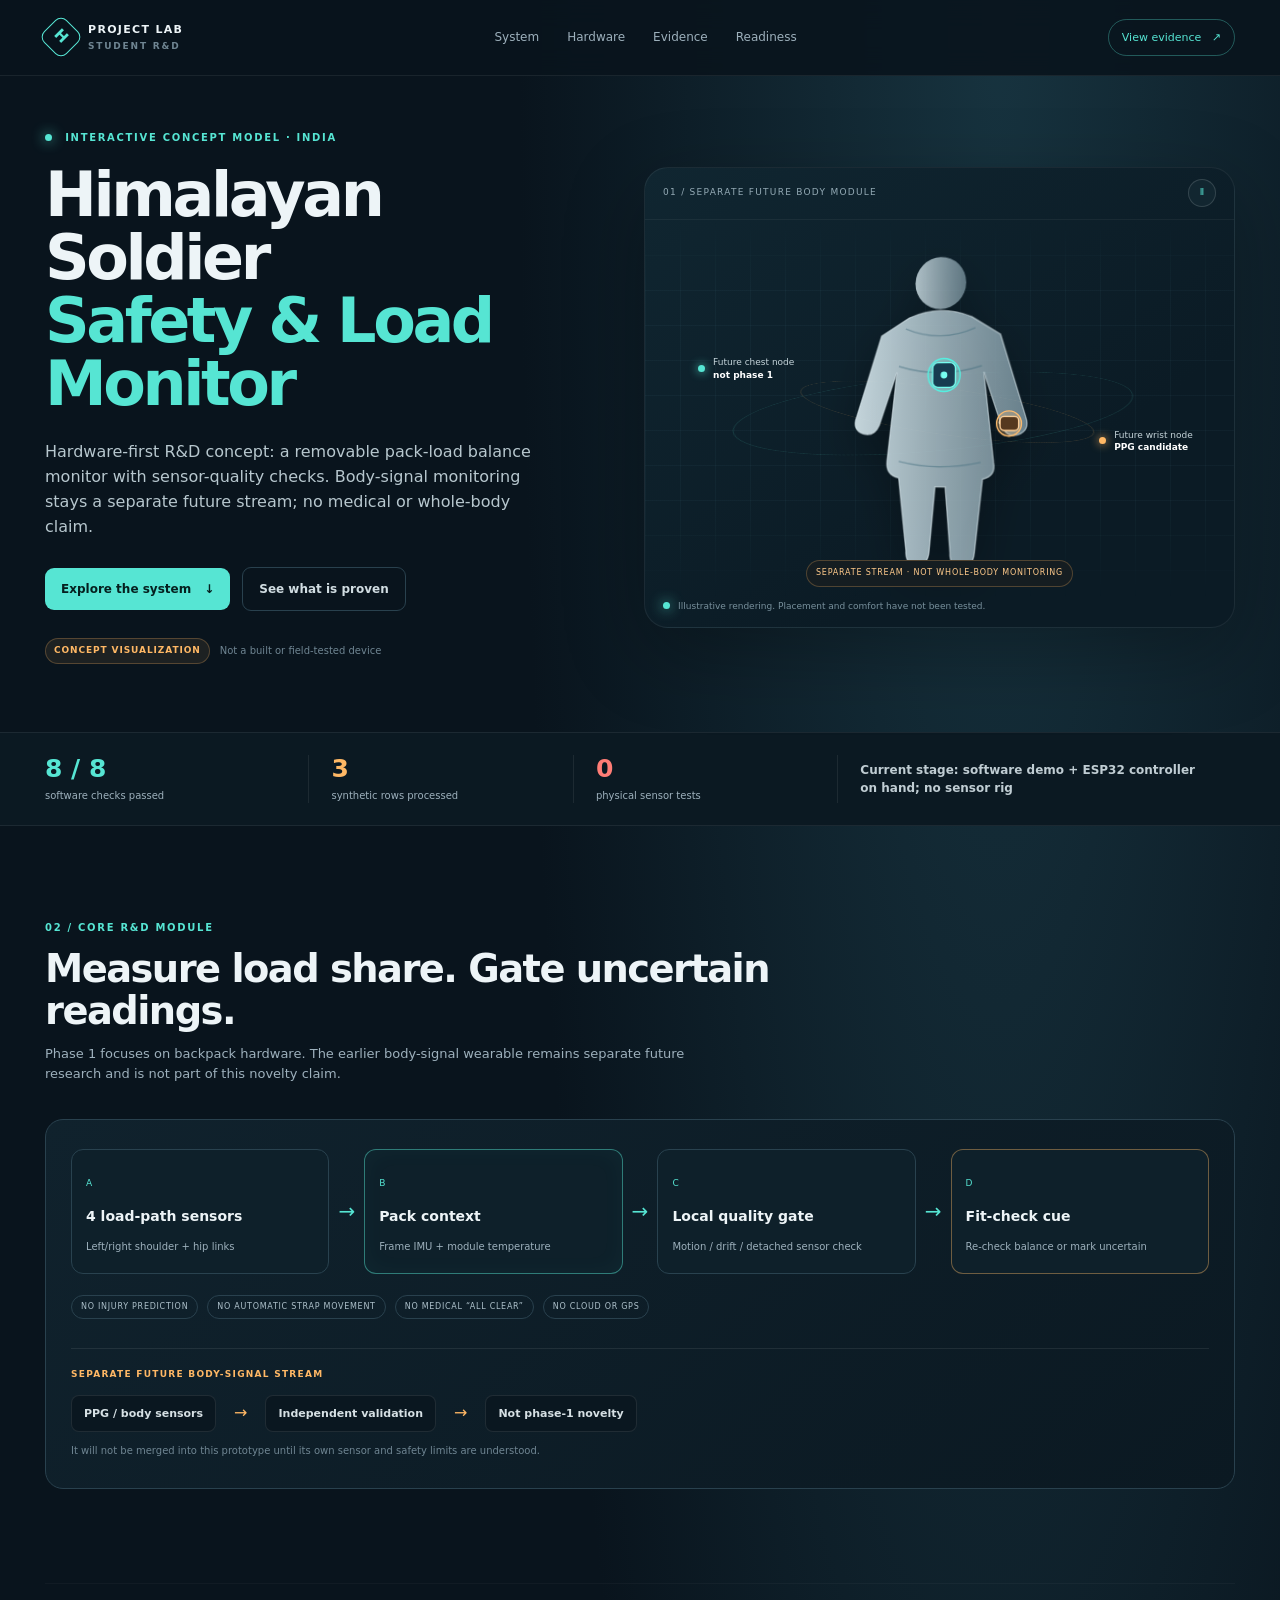
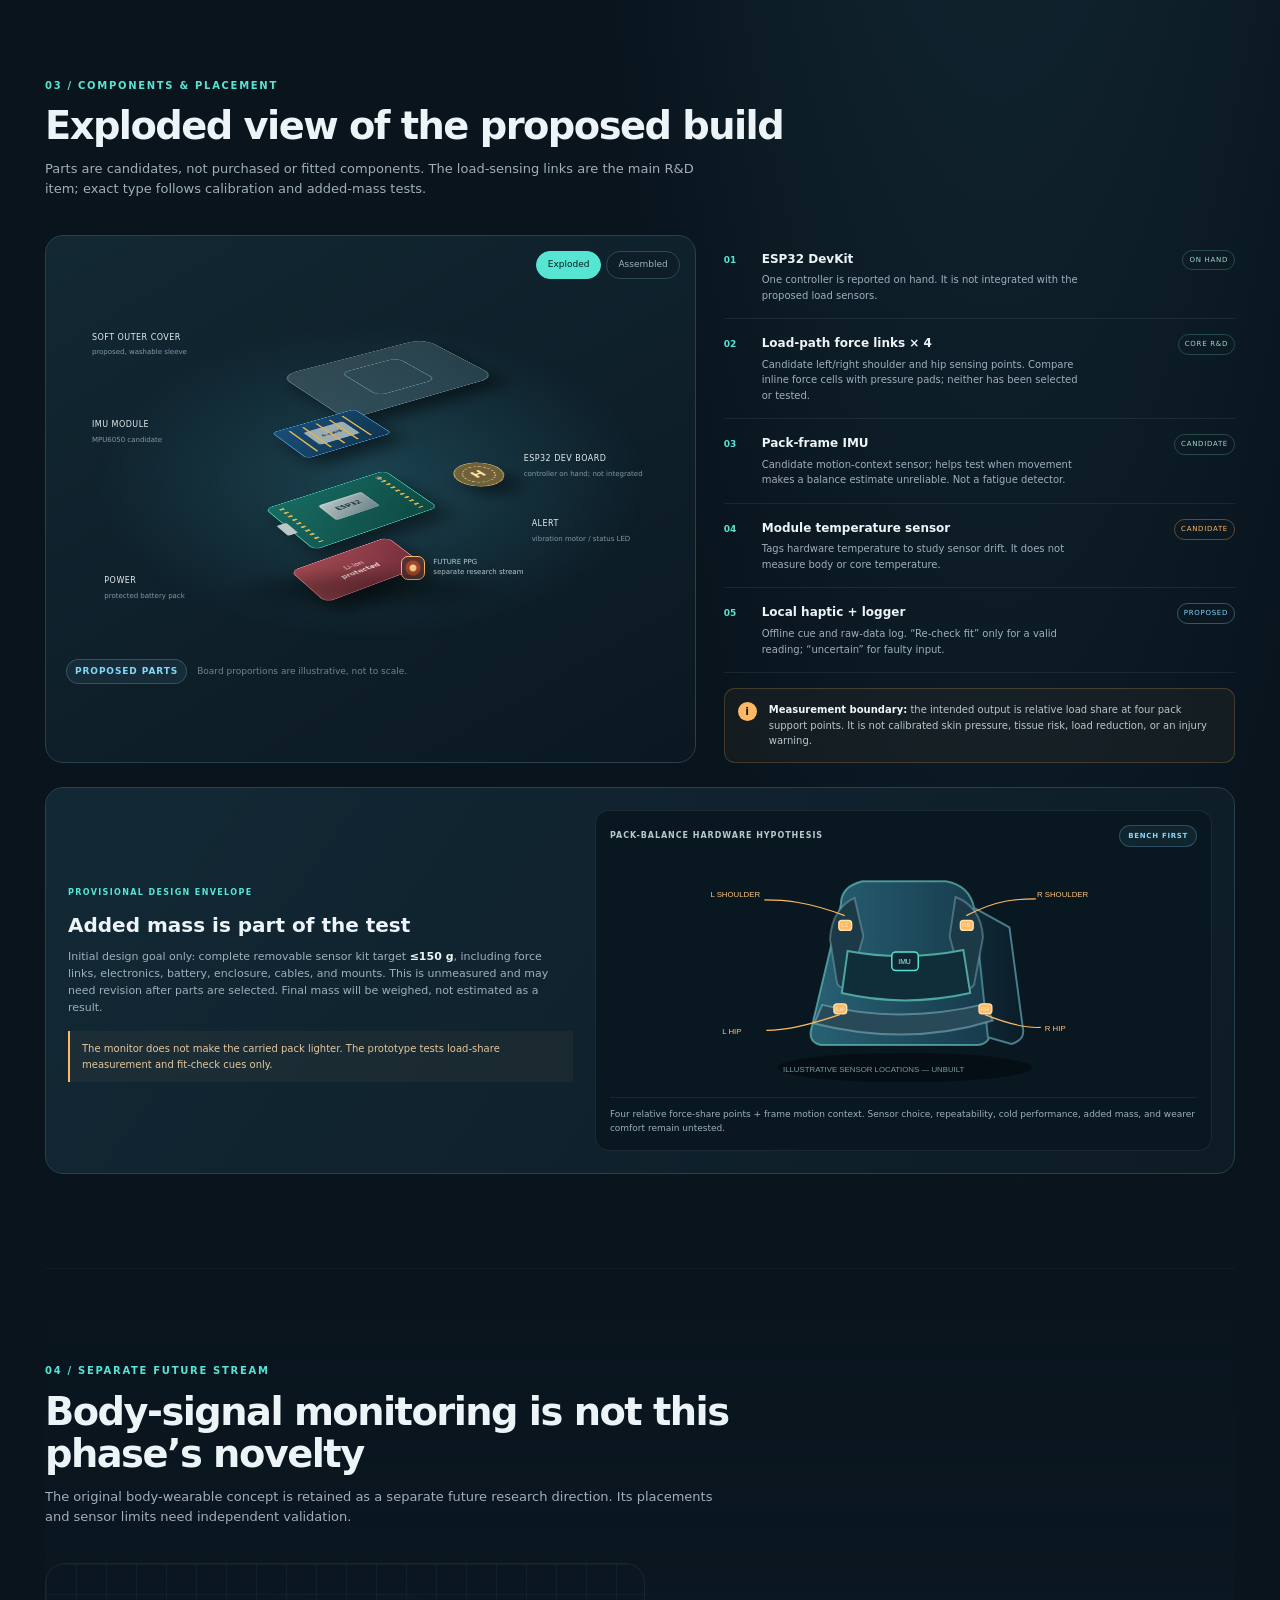
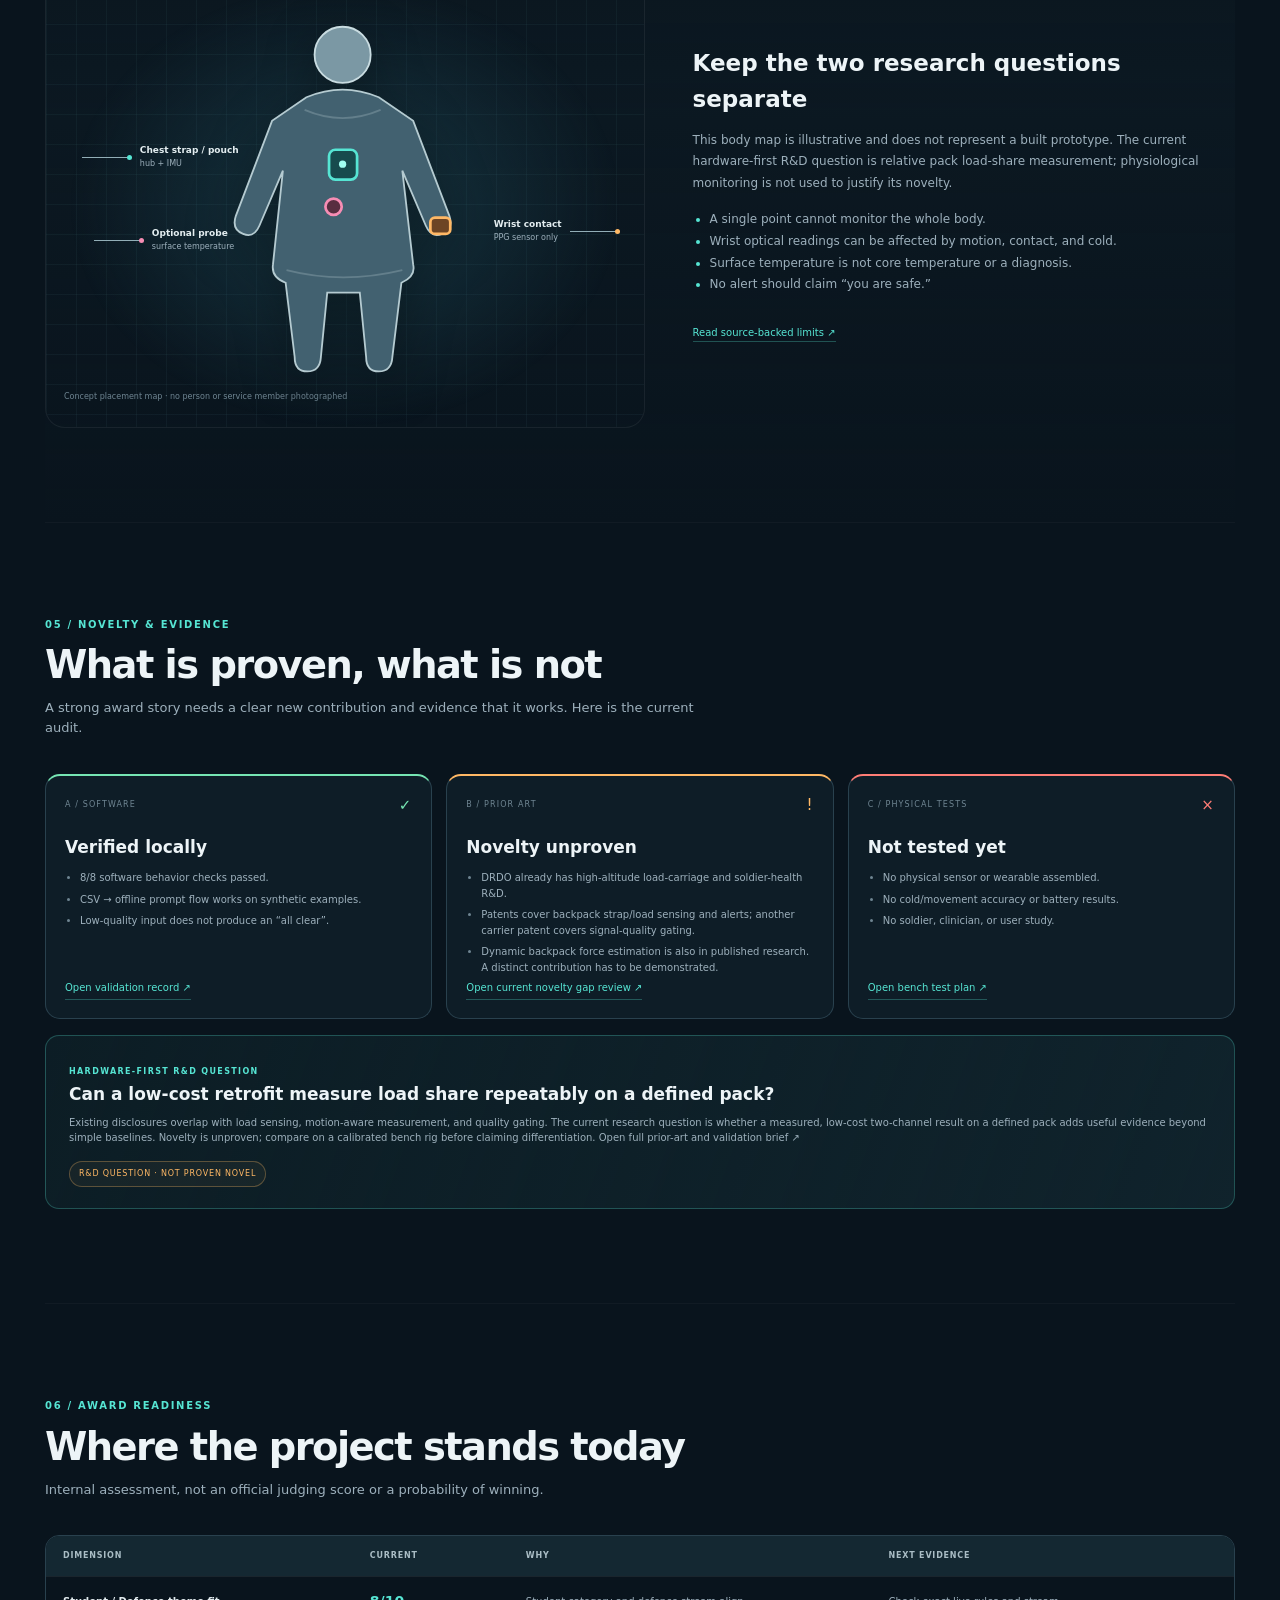
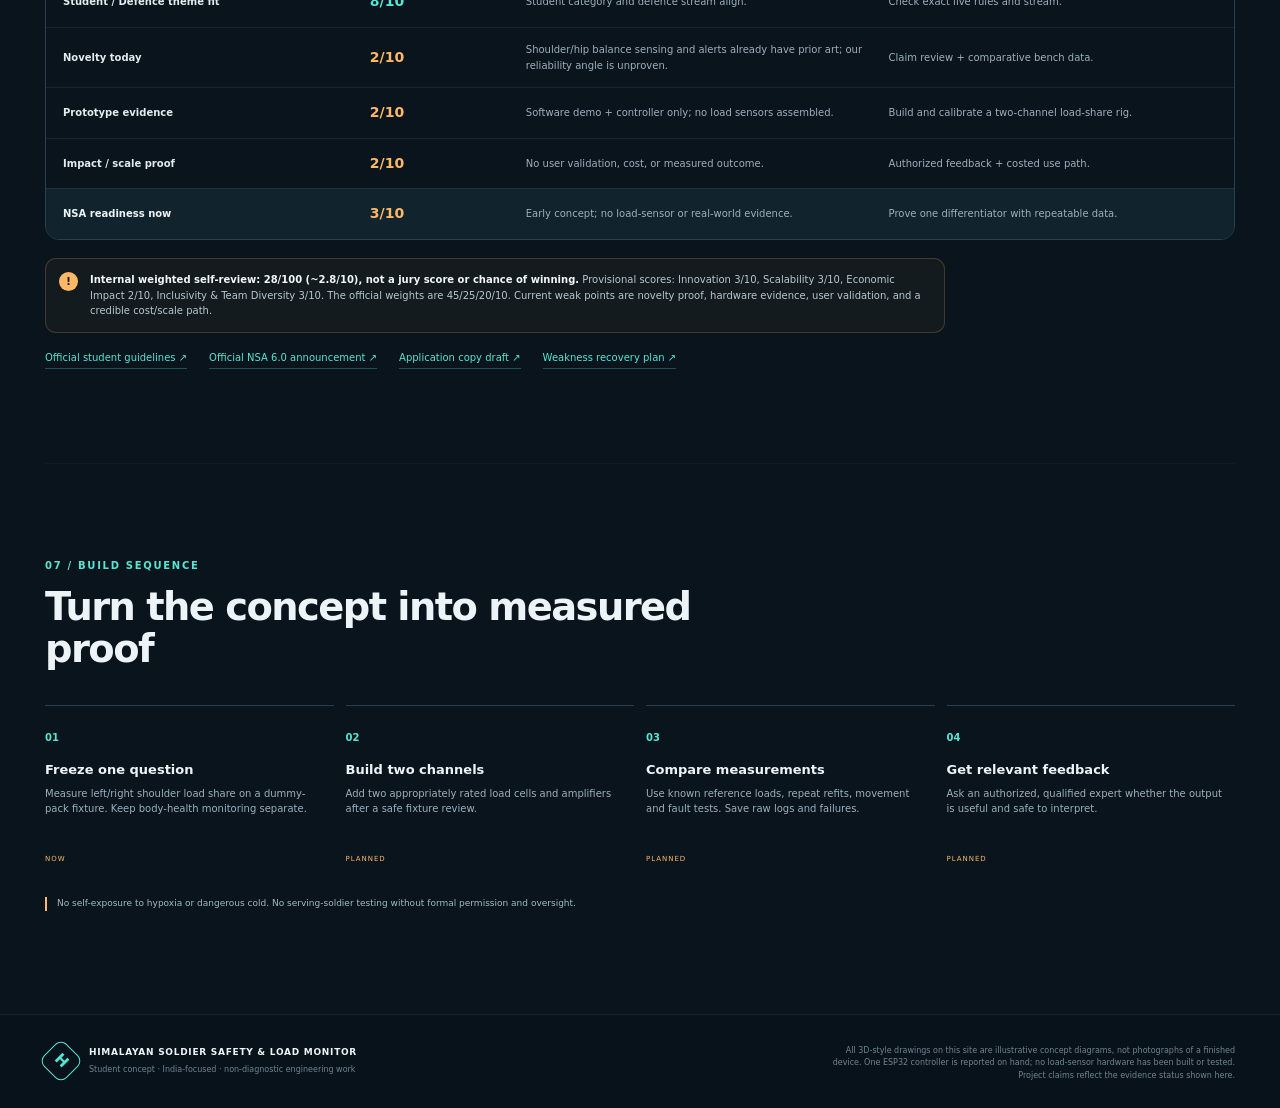
==== commit c8b6ed1e: "Add weakness recovery plan and update evidence status" ====
--- a/projects/high-altitude-soldier-safety/site/index.html
+++ b/projects/high-altitude-soldier-safety/site/index.html
@@ -53,7 +53,7 @@
     </section>
 
     <section class="proof-strip" aria-label="Current evidence summary">
-      <div><strong>8 / 8</strong><span>software checks passed</span></div><div><strong>3</strong><span>synthetic rows processed</span></div><div><strong>0</strong><span>physical sensor tests</span></div><div class="proof-note">Current stage: software demonstration only</div>
+      <div><strong>8 / 8</strong><span>software checks passed</span></div><div><strong>3</strong><span>synthetic rows processed</span></div><div><strong>0</strong><span>physical sensor tests</span></div><div class="proof-note">Current stage: software demo + ESP32 controller on hand; no sensor rig</div>
     </section>
 
     <section class="section-wrap section-block" id="system">
@@ -78,7 +78,7 @@
           <div class="explode-stage" id="explodeStage" data-view="exploded" aria-label="Interactive 3D-style exploded electronics model">
             <div class="part-label label-top">SOFT OUTER COVER <span>proposed, washable sleeve</span></div>
             <div class="hardware-part cover-part"><span class="cover-window"></span></div>
-            <div class="part-label label-board">ESP32 DEV BOARD <span>candidate local controller</span></div>
+            <div class="part-label label-board">ESP32 DEV BOARD <span>controller on hand; not integrated</span></div>
             <div class="hardware-part esp-board"><span class="usb-port"></span><span class="metal-shield">ESP32</span><span class="antenna">2.4G</span><span class="board-pins pins-left"></span><span class="board-pins pins-right"></span></div>
             <div class="part-label label-motion">IMU MODULE <span>MPU6050 candidate</span></div>
             <div class="hardware-part imu-board"><span class="chip">6-AXIS</span><span class="pins"></span></div>
@@ -92,7 +92,7 @@
           <div class="view-caption"><span class="status-tag status-proposed">PROPOSED PARTS</span><span>Board proportions are illustrative, not to scale.</span></div>
         </div>
         <div class="component-list">
-          <article class="component-item"><span class="component-index">01</span><div><h3>ESP32 DevKit</h3><p>Candidate local controller. Exact board and power design are not chosen.</p></div><span class="component-state">PLANNED</span></article>
+          <article class="component-item"><span class="component-index">01</span><div><h3>ESP32 DevKit</h3><p>One controller is reported on hand. It is not integrated with the proposed load sensors.</p></div><span class="component-state">ON HAND</span></article>
           <article class="component-item"><span class="component-index">02</span><div><h3>Load-path force links × 4</h3><p>Candidate left/right shoulder and hip sensing points. Compare inline force cells with pressure pads; neither has been selected or tested.</p></div><span class="component-state">CORE R&amp;D</span></article>
           <article class="component-item"><span class="component-index">03</span><div><h3>Pack-frame IMU</h3><p>Candidate motion-context sensor; helps test when movement makes a balance estimate unreliable. Not a fatigue detector.</p></div><span class="component-state">CANDIDATE</span></article>
           <article class="component-item"><span class="component-index">04</span><div><h3>Module temperature sensor</h3><p>Tags hardware temperature to study sensor drift. It does not measure body or core temperature.</p></div><span class="component-state component-optional">CANDIDATE</span></article>
@@ -151,10 +151,10 @@
       <div class="section-heading"><p class="eyebrow">05 / NOVELTY &amp; EVIDENCE</p><h2>What is proven, what is not</h2><p>A strong award story needs a clear new contribution and evidence that it works. Here is the current audit.</p></div>
       <div class="evidence-grid">
         <article class="evidence-card evidence-green"><div class="card-top"><span class="evidence-code">A / SOFTWARE</span><span class="evidence-mark">✓</span></div><h3>Verified locally</h3><ul><li>8/8 software behavior checks passed.</li><li>CSV → offline prompt flow works on synthetic examples.</li><li>Low-quality input does not produce an “all clear”.</li></ul><a href="../docs/software_validation_record.md">Open validation record ↗</a></article>
-        <article class="evidence-card evidence-amber"><div class="card-top"><span class="evidence-code">B / PRIOR ART</span><span class="evidence-mark">!</span></div><h3>Novelty unproven</h3><ul><li>DRDO already has high-altitude load-carriage and soldier-health R&amp;D.</li><li>Patent prior art directly covers shoulder/hip load-balance sensing and feedback.</li><li>Only a measured reliability contribution could separate this prototype.</li></ul><a href="../docs/novelty_research_gap_v2.md">Open current novelty gap review ↗</a></article>
+        <article class="evidence-card evidence-amber"><div class="card-top"><span class="evidence-code">B / PRIOR ART</span><span class="evidence-mark">!</span></div><h3>Novelty unproven</h3><ul><li>DRDO already has high-altitude load-carriage and soldier-health R&amp;D.</li><li>Patents cover backpack strap/load sensing and alerts; another carrier patent covers signal-quality gating.</li><li>Dynamic backpack force estimation is also in published research. A distinct contribution has to be demonstrated.</li></ul><a href="../docs/novelty_research_gap_v2.md">Open current novelty gap review ↗</a></article>
         <article class="evidence-card evidence-red"><div class="card-top"><span class="evidence-code">C / PHYSICAL TESTS</span><span class="evidence-mark">×</span></div><h3>Not tested yet</h3><ul><li>No physical sensor or wearable assembled.</li><li>No cold/movement accuracy or battery results.</li><li>No soldier, clinician, or user study.</li></ul><a href="../docs/research/high_altitude_prototype_validation_plan_v1.md">Open bench test plan ↗</a></article>
       </div>
-      <div class="novelty-proposal"><div><span class="eyebrow">HARDWARE-FIRST NOVELTY HYPOTHESIS</span><h3>Cold- and motion-aware load-share estimate with an uncertainty gate</h3><p>Existing patents already describe shoulder/hip load-balance sensing and alerts. Candidate contribution: a removable, offline retrofit that reports relative load share only when sensor checks pass, and withholds prompts under drift, motion corruption, or detachment. Compare against a simple threshold baseline on a calibrated bench rig. <a href="../docs/novelty_research_gap_v2.md">Open full prior-art and validation brief ↗</a></p></div><span class="hypothesis-pill">RESEARCH HYPOTHESIS · NOT PROVEN NOVEL</span></div>
+      <div class="novelty-proposal"><div><span class="eyebrow">HARDWARE-FIRST R&amp;D QUESTION</span><h3>Can a low-cost retrofit measure load share repeatably on a defined pack?</h3><p>Existing disclosures overlap with load sensing, motion-aware measurement, and quality gating. The current research question is whether a measured, low-cost two-channel result on a defined pack adds useful evidence beyond simple baselines. Novelty is unproven; compare on a calibrated bench rig before claiming differentiation. <a href="../docs/novelty_research_gap_v2.md">Open full prior-art and validation brief ↗</a></p></div><span class="hypothesis-pill">R&amp;D QUESTION · NOT PROVEN NOVEL</span></div>
     </section>
 
     <section class="section-wrap section-block readiness-section" id="readiness">
@@ -163,26 +163,26 @@
         <div class="score-row score-head"><span>Dimension</span><span>Current</span><span>Why</span><span>Next evidence</span></div>
         <div class="score-row"><b>Student / Defence theme fit</b><span class="score-value">8/10</span><span>Student category and defence stream align.</span><span>Check exact live rules and stream.</span></div>
         <div class="score-row"><b>Novelty today</b><span class="score-value score-low">2/10</span><span>Shoulder/hip balance sensing and alerts already have prior art; our reliability angle is unproven.</span><span>Claim review + comparative bench data.</span></div>
-        <div class="score-row"><b>Prototype evidence</b><span class="score-value score-low">2/10</span><span>Software demo only; no pack force sensors assembled.</span><span>Build and calibrate the load-share rig.</span></div>
+        <div class="score-row"><b>Prototype evidence</b><span class="score-value score-low">2/10</span><span>Software demo + controller only; no load sensors assembled.</span><span>Build and calibrate a two-channel load-share rig.</span></div>
         <div class="score-row"><b>Impact / scale proof</b><span class="score-value score-low">2/10</span><span>No user validation, cost, or measured outcome.</span><span>Authorized feedback + costed use path.</span></div>
         <div class="score-row score-total"><b>NSA readiness now</b><span class="score-value score-low">3/10</span><span>Early concept; no load-sensor or real-world evidence.</span><span>Prove one differentiator with repeatable data.</span></div>
       </div>
       <div class="award-note"><span class="note-icon">!</span><p><b>Internal weighted self-review: 28/100 (~2.8/10), not a jury score or chance of winning.</b> Provisional scores: Innovation 3/10, Scalability 3/10, Economic Impact 2/10, Inclusivity &amp; Team Diversity 3/10. The official weights are 45/25/20/10. Current weak points are novelty proof, hardware evidence, user validation, and a credible cost/scale path.</p></div>
-      <div class="source-links"><a href="https://www.startupindia.gov.in/content/dam/invest-india/nsa-2026/banner/NSA-6.0-Guidelines-Student.pdf" target="_blank" rel="noreferrer">Official student guidelines ↗</a><a href="https://www.pib.gov.in/PressReleseDetailm.aspx?PRID=2329132&amp;lang=1&amp;reg=3" target="_blank" rel="noreferrer">Official NSA 6.0 announcement ↗</a><a href="../docs/NSA6_application_copy_draft.md">Application copy draft ↗</a></div>
+      <div class="source-links"><a href="https://www.startupindia.gov.in/content/dam/invest-india/nsa-2026/banner/NSA-6.0-Guidelines-Student.pdf" target="_blank" rel="noreferrer">Official student guidelines ↗</a><a href="https://www.pib.gov.in/PressReleseDetailm.aspx?PRID=2329132&amp;lang=1&amp;reg=3" target="_blank" rel="noreferrer">Official NSA 6.0 announcement ↗</a><a href="../docs/NSA6_application_copy_draft.md">Application copy draft ↗</a><a href="../docs/weakness_recovery_and_submission_plan.md">Weakness recovery plan ↗</a></div>
     </section>
 
     <section class="section-wrap section-block roadmap-section">
       <div class="section-heading"><p class="eyebrow">07 / BUILD SEQUENCE</p><h2>Turn the concept into measured proof</h2></div>
       <div class="roadmap">
-        <article><span>01</span><h3>Freeze one question</h3><p>Start with signal-quality behavior. Keep the pack-scale experiment separate.</p><small>NOW</small></article>
-        <article><span>02</span><h3>Bench hardware</h3><p>Connect one sensor to a local logger; record exact parts, wiring, power, and mass.</p><small>PLANNED</small></article>
-        <article><span>03</span><h3>Measure failure cases</h3><p>Use scripted poor inputs and known weights. Save raw logs and unsuccessful runs.</p><small>PLANNED</small></article>
+        <article><span>01</span><h3>Freeze one question</h3><p>Measure left/right shoulder load share on a dummy-pack fixture. Keep body-health monitoring separate.</p><small>NOW</small></article>
+        <article><span>02</span><h3>Build two channels</h3><p>Add two appropriately rated load cells and amplifiers after a safe fixture review.</p><small>PLANNED</small></article>
+        <article><span>03</span><h3>Compare measurements</h3><p>Use known reference loads, repeat refits, movement and fault tests. Save raw logs and failures.</p><small>PLANNED</small></article>
         <article><span>04</span><h3>Get relevant feedback</h3><p>Ask an authorized, qualified expert whether the output is useful and safe to interpret.</p><small>PLANNED</small></article>
       </div>
       <p class="safety-line">No self-exposure to hypoxia or dangerous cold. No serving-soldier testing without formal permission and oversight.</p>
     </section>
   </main>
 
-  <footer class="footer"><div class="section-wrap footer-inner"><div><span class="brand-mark">H</span><strong>HIMALAYAN SOLDIER SAFETY &amp; LOAD MONITOR</strong><p>Student concept · India-focused · non-diagnostic engineering work</p></div><p class="footer-disclaimer">All 3D-style drawings on this site are illustrative concept diagrams, not photographs of a finished device. Project claims reflect the evidence status shown here.</p></div></footer>
+  <footer class="footer"><div class="section-wrap footer-inner"><div><span class="brand-mark">H</span><strong>HIMALAYAN SOLDIER SAFETY &amp; LOAD MONITOR</strong><p>Student concept · India-focused · non-diagnostic engineering work</p></div><p class="footer-disclaimer">All 3D-style drawings on this site are illustrative concept diagrams, not photographs of a finished device. One ESP32 controller is reported on hand; no load-sensor hardware has been built or tested. Project claims reflect the evidence status shown here.</p></div></footer>
 </body>
 </html>
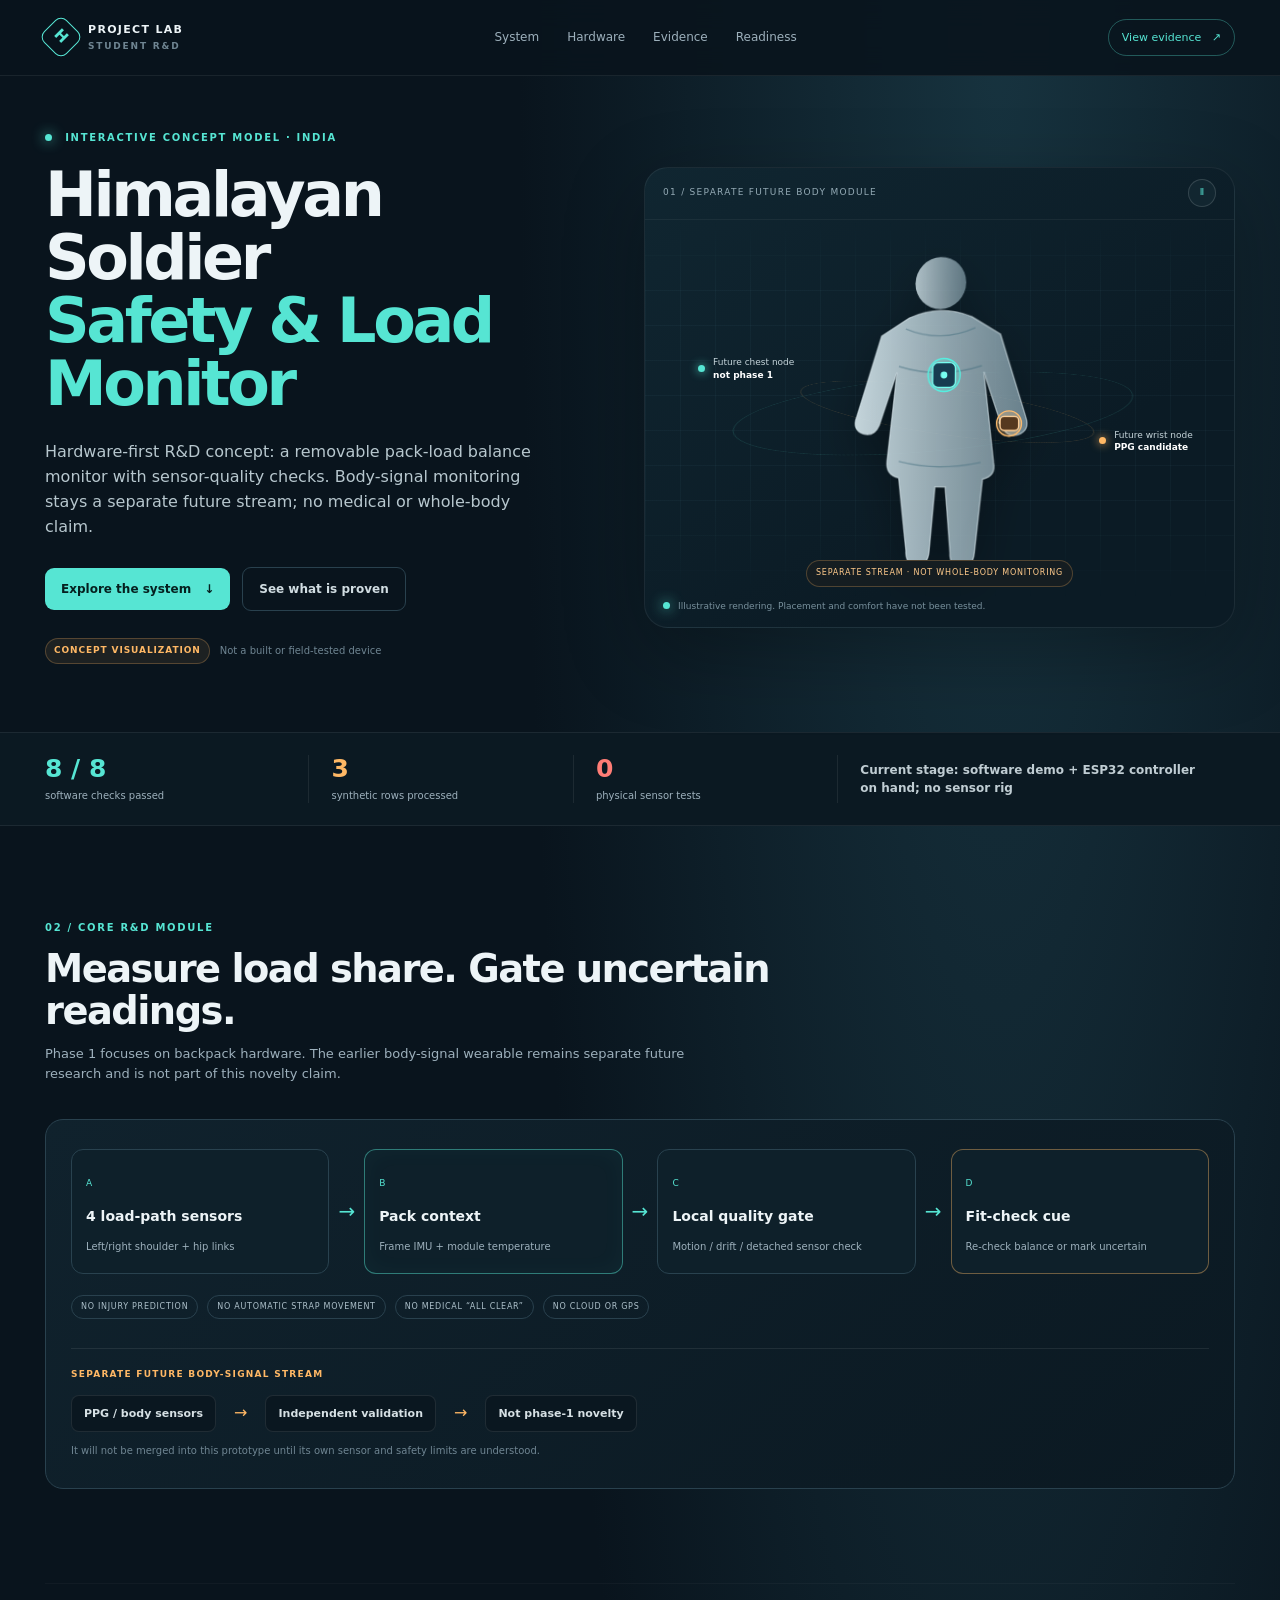
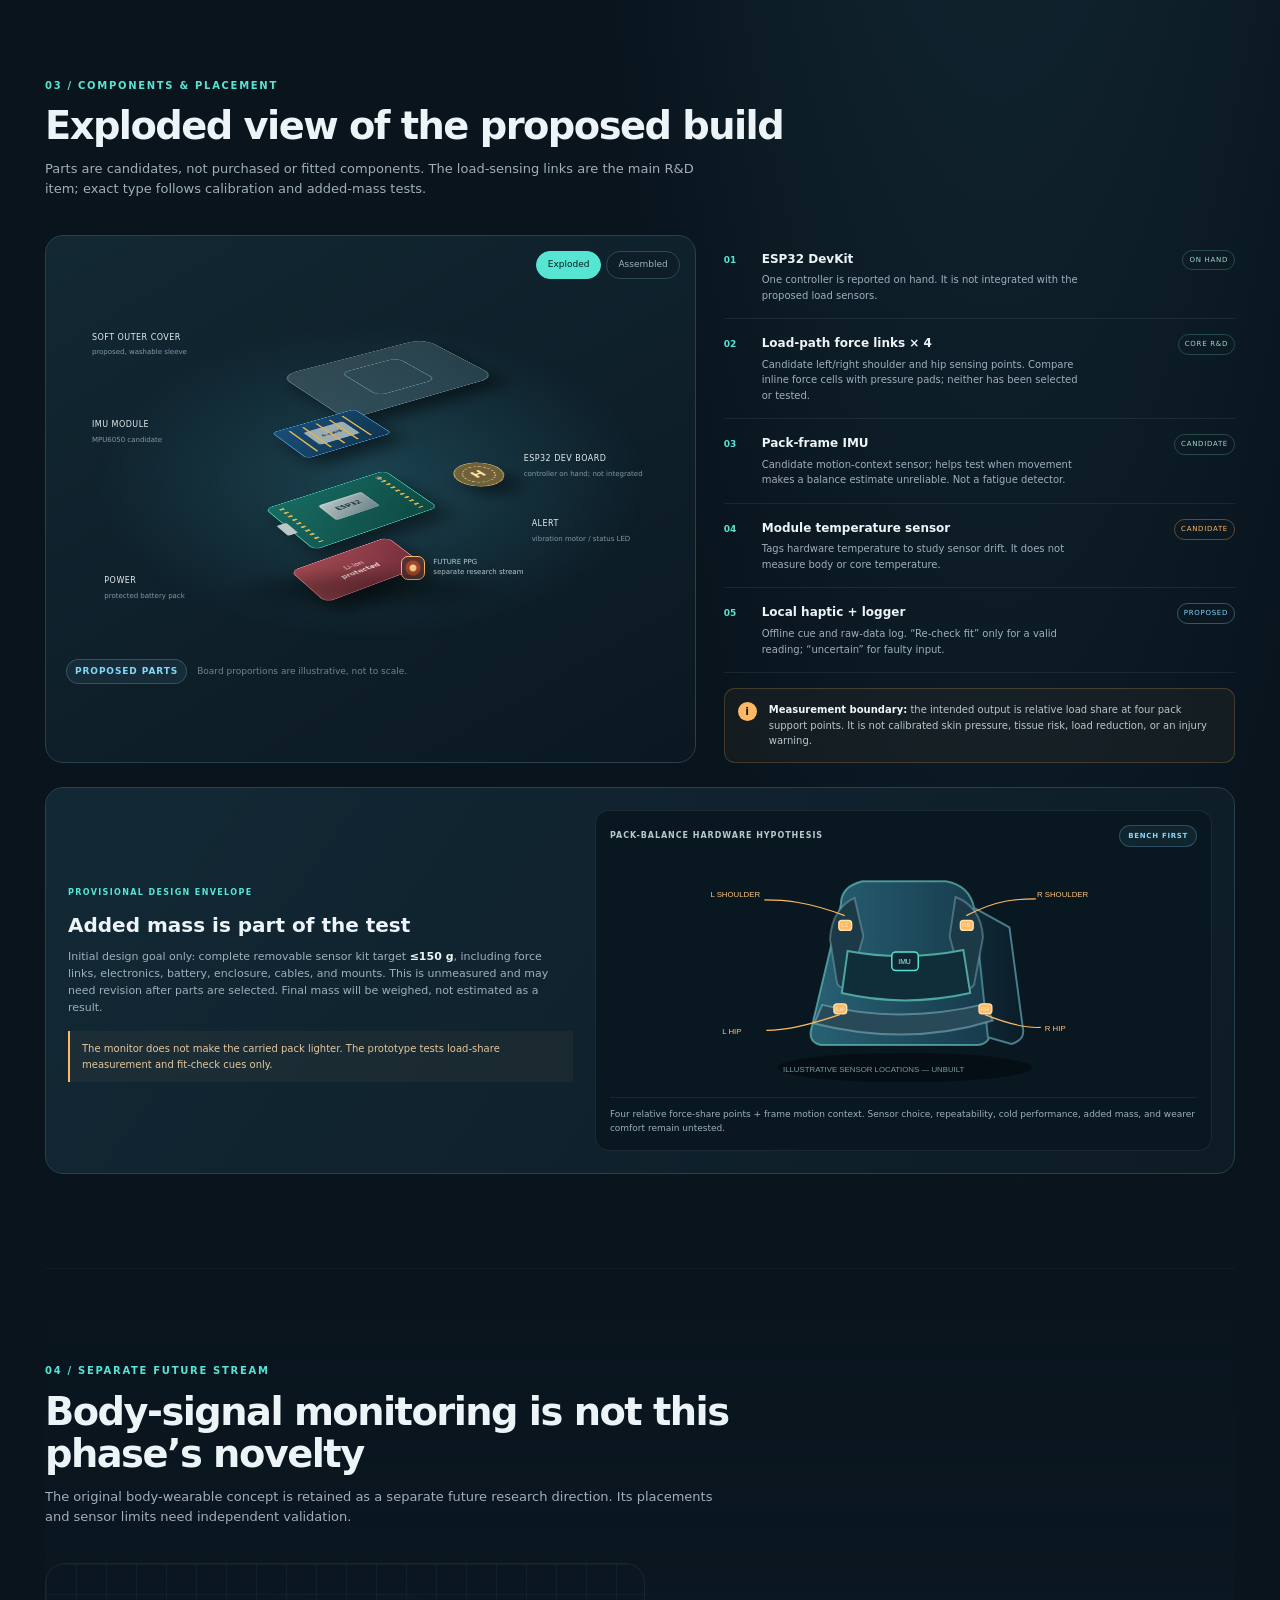
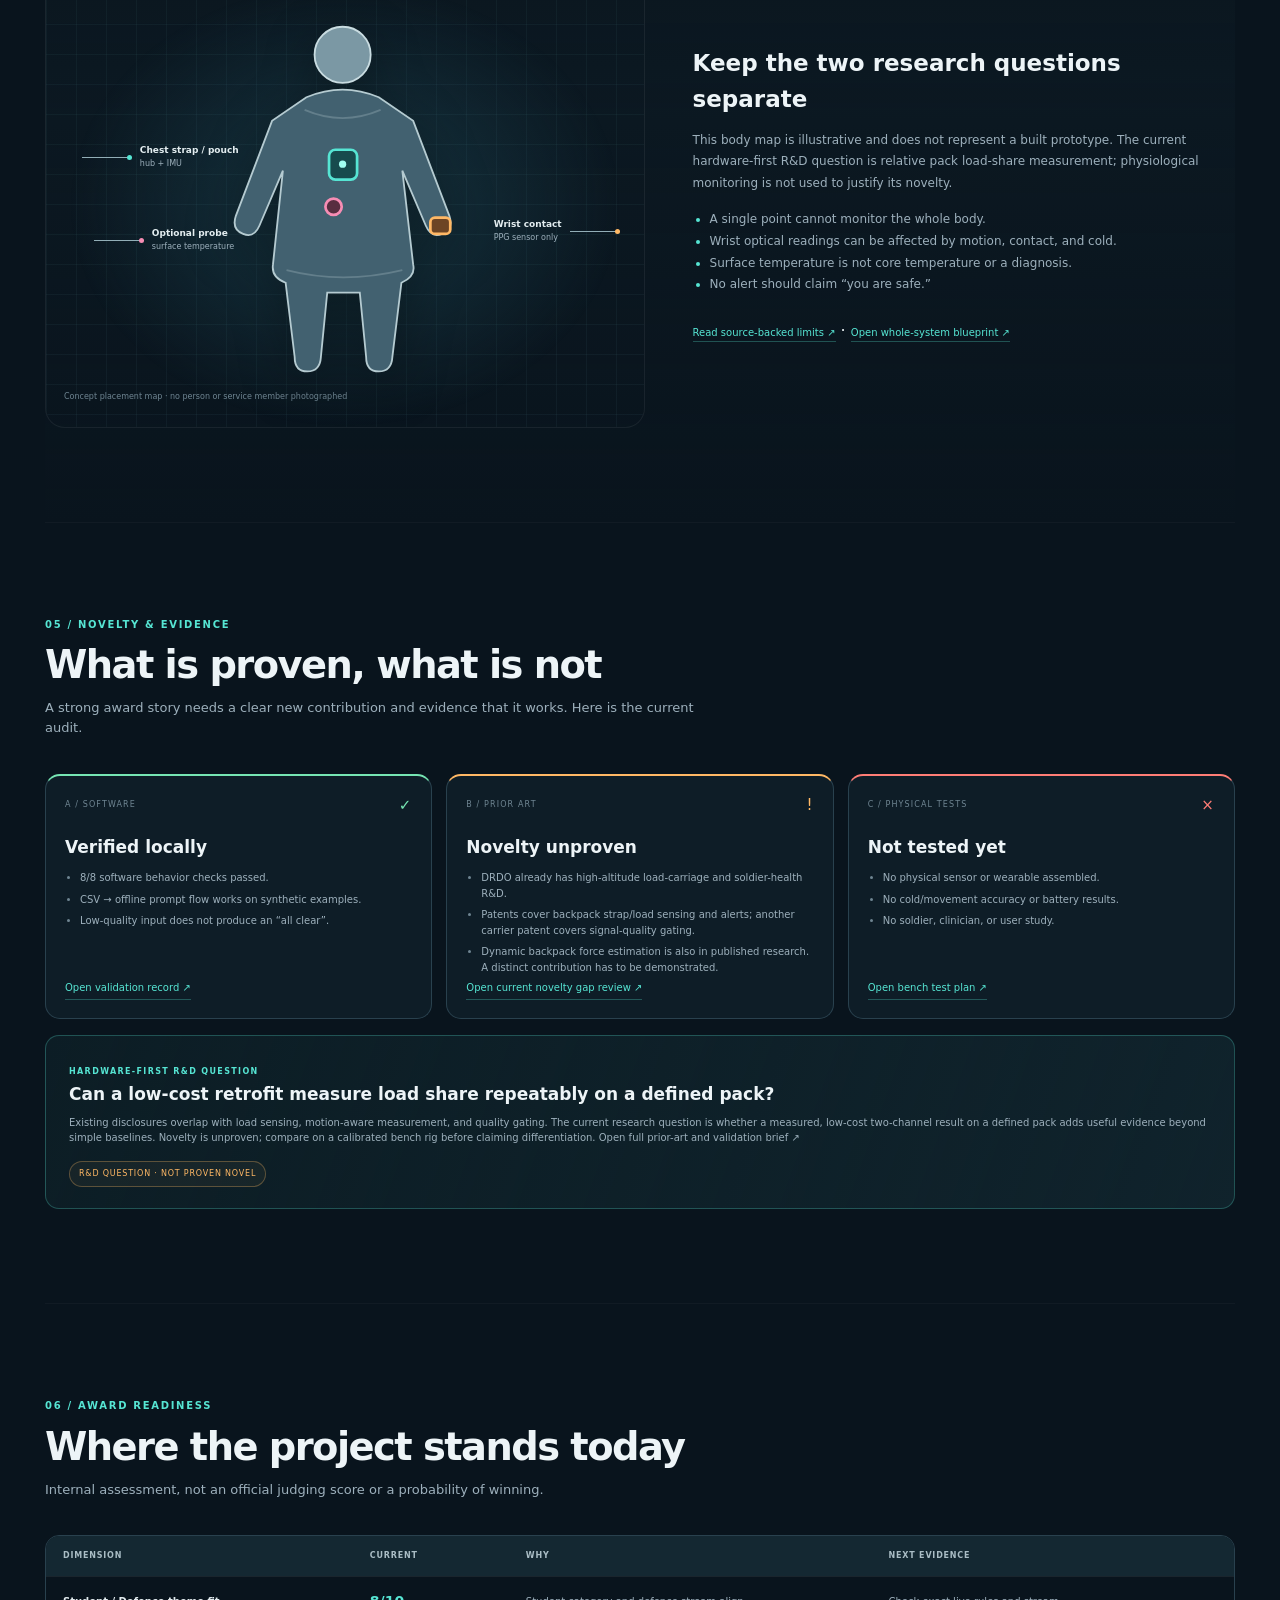
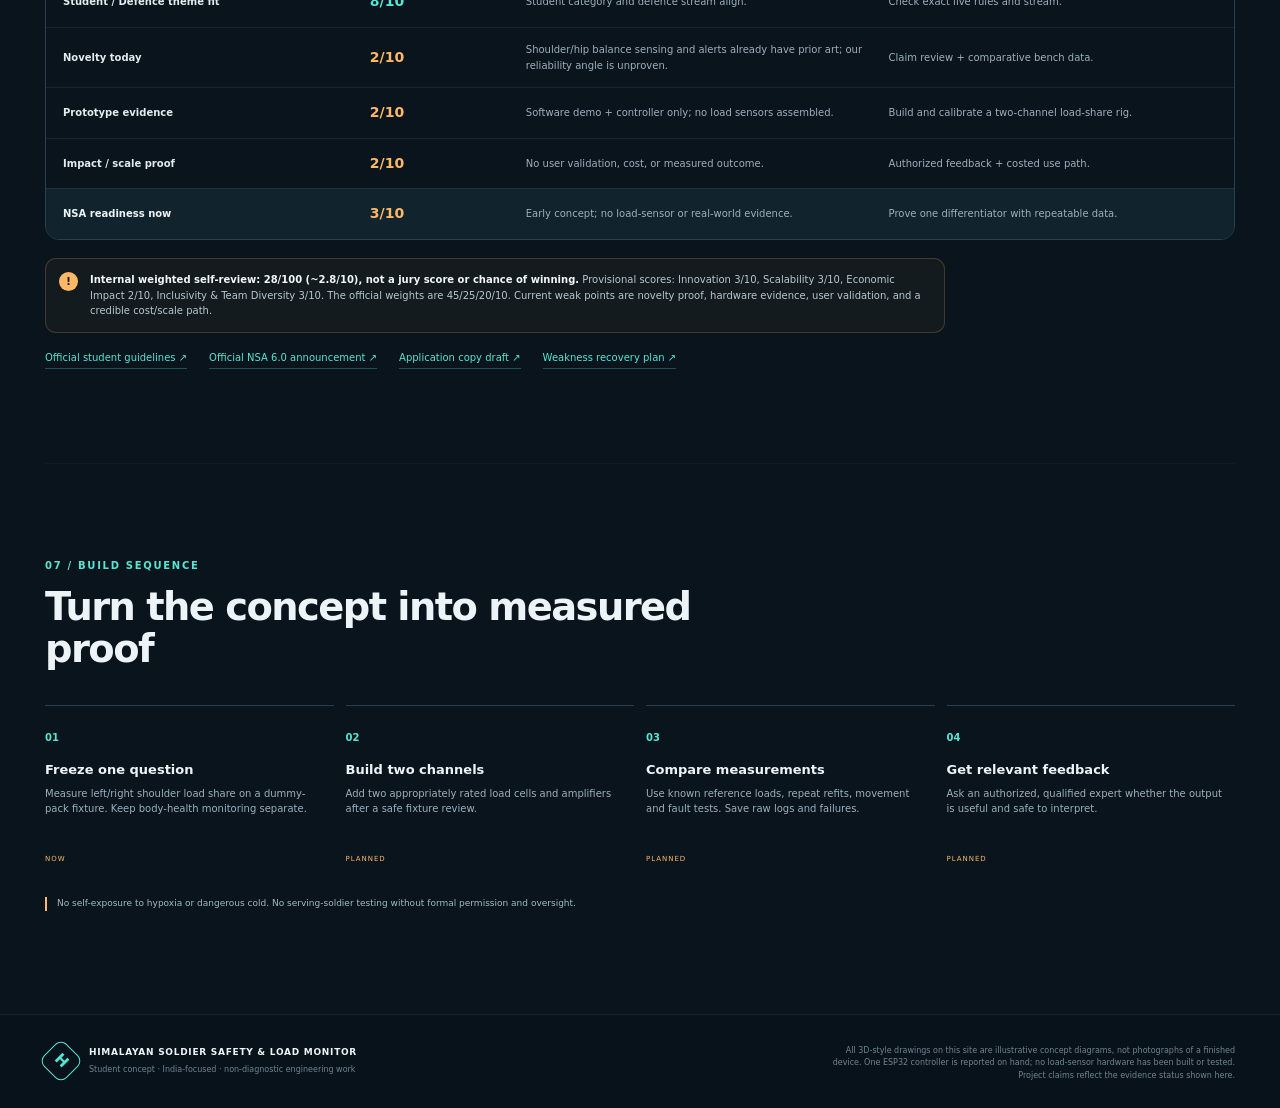
==== commit d02fcbbf: "Add complete modular system blueprint" ====
--- a/projects/high-altitude-soldier-safety/site/index.html
+++ b/projects/high-altitude-soldier-safety/site/index.html
@@ -143,7 +143,7 @@
           <div class="placement-label label-temp-2"><span class="line-lead"></span><span><b>Optional probe</b><small>surface temperature</small></span></div>
           <p class="body-caption">Concept placement map · no person or service member photographed</p>
         </div>
-        <div class="placement-copy"><h3>Keep the two research questions separate</h3><p>This body map is illustrative and does not represent a built prototype. The current hardware-first R&amp;D question is relative pack load-share measurement; physiological monitoring is not used to justify its novelty.</p><ul><li>A single point cannot monitor the whole body.</li><li>Wrist optical readings can be affected by motion, contact, and cold.</li><li>Surface temperature is not core temperature or a diagnosis.</li><li>No alert should claim “you are safe.”</li></ul><a class="text-link" href="../docs/research/high_altitude_soldier_evidence_pack_v1.md">Read source-backed limits ↗</a></div>
+        <div class="placement-copy"><h3>Keep the two research questions separate</h3><p>This body map is illustrative and does not represent a built prototype. The current hardware-first R&amp;D question is relative pack load-share measurement; physiological monitoring is not used to justify its novelty.</p><ul><li>A single point cannot monitor the whole body.</li><li>Wrist optical readings can be affected by motion, contact, and cold.</li><li>Surface temperature is not core temperature or a diagnosis.</li><li>No alert should claim “you are safe.”</li></ul><a class="text-link" href="../docs/research/high_altitude_soldier_evidence_pack_v1.md">Read source-backed limits ↗</a> · <a class="text-link" href="../docs/full_project_blueprint_v1.md">Open whole-system blueprint ↗</a></div>
       </div>
     </section>
 
